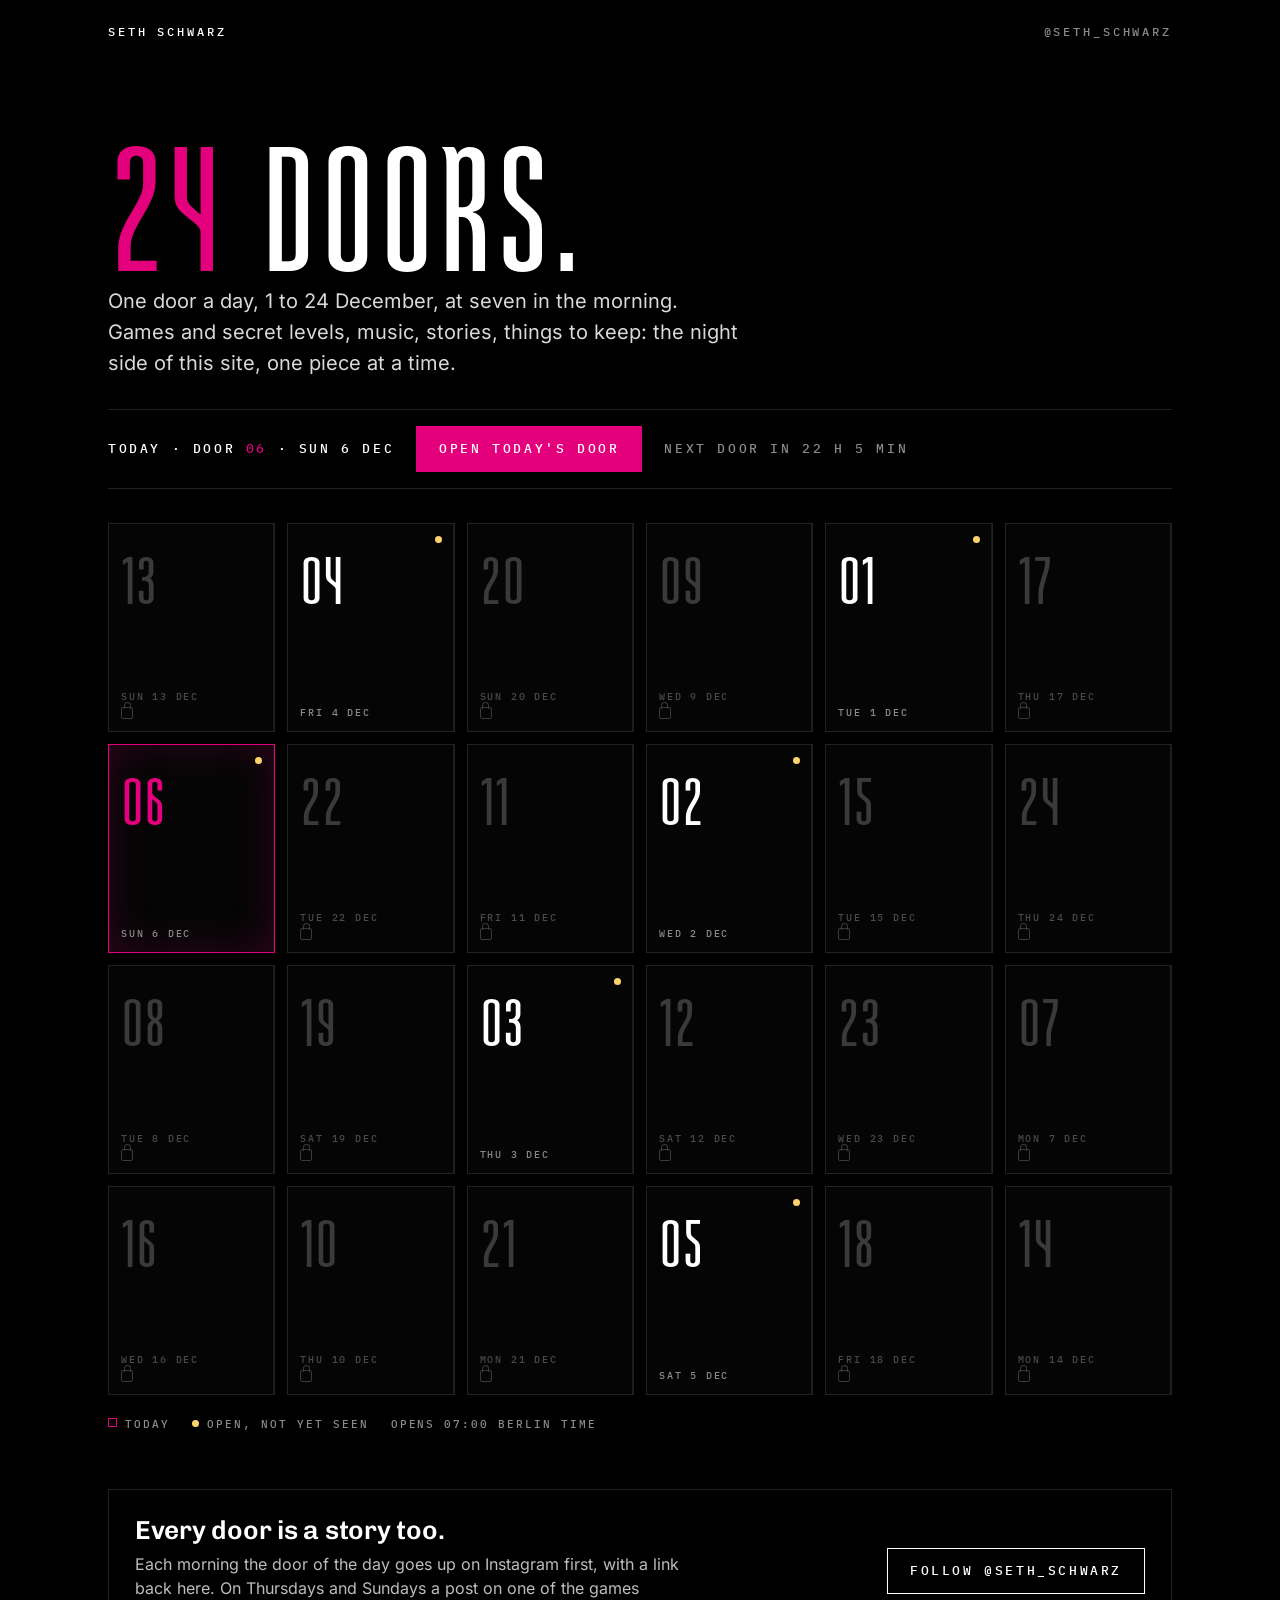
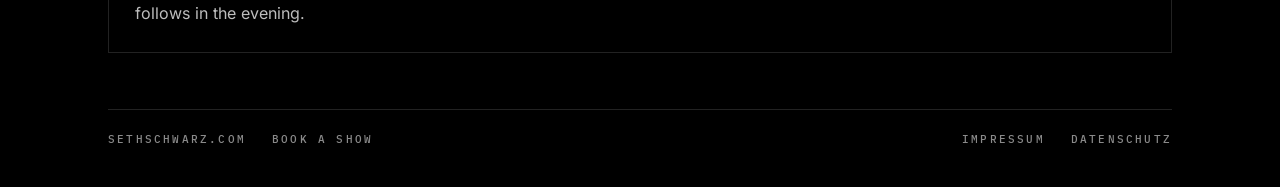
==== advent/index.html @ 7af1f36c "Item 102: the Advent calendar, its own page /advent/ 24 doors, 1 to 24 December, one opens at 07:00 " ====
<!doctype html>
<html lang="en">
<head>
<meta charset="utf-8">
<meta name="viewport" content="width=device-width,initial-scale=1,viewport-fit=cover">
<title>24 doors · Seth Schwarz · Advent 2026</title>
<meta name="description" content="One door a day, 1 to 24 December, at seven in the morning. Games and secret levels, music, stories, things to keep.">
<meta property="og:type" content="website">
<meta property="og:title" content="24 doors · Seth Schwarz">
<meta property="og:description" content="One door a day, 1 to 24 December. Games, music, stories, things to keep.">
<meta property="og:image" content="https://sethschwarz.com/advent/og.jpg">
<meta property="og:url" content="https://sethschwarz.com/advent/">
<meta name="theme-color" content="#000000">
<link rel="icon" href="../favicon.png">
<link rel="apple-touch-icon" href="../apple-touch-icon.png">
<style>
@font-face{font-family:"Ballet Mecanique";src:url(ballet.woff2) format("woff2");font-display:swap}
@font-face{font-family:"Chivo";font-weight:100 900;src:url(../fonts/chivo-latin-wght-normal.woff2) format("woff2");font-display:swap}
@font-face{font-family:"Inter";font-weight:100 900;src:url(../fonts/inter-latin-wght-normal.woff2) format("woff2");font-display:swap}
@font-face{font-family:"IBM Plex Mono";font-weight:400;src:url(../fonts/ibm-plex-mono-latin-400-normal.woff2) format("woff2");font-display:swap}
@font-face{font-family:"IBM Plex Mono";font-weight:500;src:url(../fonts/ibm-plex-mono-latin-500-normal.woff2) format("woff2");font-display:swap}
:root{--ink:#000;--paper:#fff;--pink:#E4007C;--tint:#F7C6DD;--gold:#FFD36B;--line:#222;--soft:#bdbdbd;--mute:#8a8a8a;
--ballet:"Ballet Mecanique",Impact,sans-serif;--chivo:"Chivo",system-ui,sans-serif;--inter:"Inter",system-ui,sans-serif;--mono:"IBM Plex Mono",ui-monospace,monospace}
*{box-sizing:border-box;margin:0;padding:0}
html{background:#000;-webkit-text-size-adjust:100%}
body{background:#000;color:#fff;font:400 16px/1.55 var(--inter);min-height:100vh;
background-image:radial-gradient(1px 1px at 12% 18%,rgba(255,255,255,.35),transparent 60%),radial-gradient(1px 1px at 78% 9%,rgba(255,255,255,.28),transparent 60%),radial-gradient(1px 1px at 41% 31%,rgba(255,211,107,.35),transparent 60%),radial-gradient(1px 1px at 91% 44%,rgba(255,255,255,.22),transparent 60%),radial-gradient(1px 1px at 6% 63%,rgba(255,255,255,.22),transparent 60%),radial-gradient(1px 1px at 58% 72%,rgba(255,255,255,.18),transparent 60%);background-attachment:fixed}
a{color:inherit}
.wrap{max-width:1120px;margin:0 auto;padding:0 28px}
.top{display:flex;justify-content:space-between;align-items:center;padding:26px 0 0;font:500 12px/1 var(--mono);letter-spacing:.24em;text-transform:uppercase}
.top a{text-decoration:none;color:var(--mute)}.top a:hover{color:#fff}
.top .home{color:#fff}
h1{font-family:var(--ballet);font-weight:400;font-size:clamp(84px,15vw,190px);line-height:.84;letter-spacing:.005em;margin:54px 0 0}
h1 .pk{color:var(--pink)}
.lede{max-width:640px;margin:34px 0 0;font-size:clamp(17px,2.1vw,20px);color:#d9d9d9}
.status{margin:30px 0 0;display:flex;flex-wrap:wrap;gap:14px 22px;align-items:center;border-top:1px solid var(--line);border-bottom:1px solid var(--line);padding:16px 0}
.status .s{font:500 13px/1.4 var(--mono);letter-spacing:.2em;text-transform:uppercase}
.status .s b{font-weight:500;color:var(--pink)}
.btn{display:inline-flex;align-items:center;justify-content:center;gap:10px;min-height:46px;padding:0 22px;border:1px solid #fff;background:transparent;color:#fff;font:500 13px/1 var(--mono);letter-spacing:.2em;text-transform:uppercase;text-decoration:none;cursor:pointer;border-radius:0}
.btn:hover{background:#fff;color:#000}
.btn.pk{background:var(--pink);border-color:var(--pink)}.btn.pk:hover{background:#fff;border-color:#fff;color:#000}
.btn:focus-visible,.door:focus-visible,.x:focus-visible{outline:2px solid var(--gold);outline-offset:3px}
.grid{display:grid;grid-template-columns:repeat(6,minmax(0,1fr));gap:12px;margin:34px 0 0}
.door{position:relative;aspect-ratio:4/5;border:1px solid var(--line);background:#070707;color:#fff;cursor:pointer;text-align:left;font:inherit;perspective:900px;overflow:hidden;border-radius:0;padding:0}
.door .in{position:absolute;inset:0;padding:12px;display:flex;flex-direction:column;justify-content:flex-end;background:#0c0c0c}
.door .in .k{font:500 10px/1.2 var(--mono);letter-spacing:.18em;text-transform:uppercase;color:var(--mute)}
.door .in .t{font:600 15px/1.18 var(--chivo);margin-top:6px}
.door .leaf{position:absolute;inset:0;background:#050505;border-right:1px solid #1a1a1a;padding:12px;display:flex;flex-direction:column;justify-content:space-between;transform-origin:left center;transition:transform .75s cubic-bezier(.3,.7,.2,1);backface-visibility:hidden;-webkit-backface-visibility:hidden;z-index:2}
.door .n{font-family:var(--ballet);font-size:clamp(44px,6vw,72px);line-height:.85;color:#fff}
.door .d{font:500 10px/1.2 var(--mono);letter-spacing:.18em;text-transform:uppercase;color:var(--mute)}
.door.locked .n{color:#3a3a3a}.door.locked .d{color:#4a4a4a}
.door.locked{cursor:default}
.door.open .leaf{transform:rotateY(-104deg)}
.door.open{border-color:#333}
.door.today{border-color:var(--pink)}
.door.today .leaf .n{color:var(--pink)}
.door.today:not(.open) .leaf{box-shadow:inset 0 0 40px rgba(228,0,124,.18)}
.door .dot{position:absolute;top:12px;right:12px;width:7px;height:7px;border-radius:50%;background:var(--gold);z-index:3}
.door .lock{width:12px;height:12px;border:1.5px solid #3a3a3a;border-radius:2px;position:relative;margin-top:4px}
.door .lock:before{content:"";position:absolute;left:1.5px;right:1.5px;top:-6px;height:6px;border:1.5px solid #3a3a3a;border-bottom:0;border-radius:5px 5px 0 0}
.door.today:not(.open) .leaf{animation:breathe 4s ease-in-out infinite}
@keyframes breathe{50%{box-shadow:inset 0 0 60px rgba(228,0,124,.32)}}
.legend{display:flex;flex-wrap:wrap;gap:8px 22px;margin:22px 0 0;font:500 11px/1.4 var(--mono);letter-spacing:.18em;text-transform:uppercase;color:var(--mute)}
.legend i{display:inline-block;width:7px;height:7px;border-radius:50%;background:var(--gold);margin-right:8px;vertical-align:1px}
.legend i.p{background:none;border:1px solid var(--pink);border-radius:0;width:9px;height:9px}
.ig{margin:56px 0 0;border:1px solid var(--line);padding:26px;display:grid;grid-template-columns:1fr auto;gap:18px;align-items:center}
.ig h2{font:600 26px/1.15 var(--chivo);letter-spacing:-.01em}
.ig p{color:var(--soft);margin-top:6px;max-width:560px}
.foot{margin:56px 0 0;padding:22px 0 40px;border-top:1px solid var(--line);display:flex;flex-wrap:wrap;gap:12px 26px;font:500 11px/1.4 var(--mono);letter-spacing:.2em;text-transform:uppercase;color:var(--mute)}
.foot a{text-decoration:none}.foot a:hover{color:#fff}
.foot .r{margin-left:auto}
/* panel */
.sheet{position:fixed;inset:0;z-index:20;display:none;align-items:center;justify-content:center;background:rgba(0,0,0,.78);padding:22px}
.sheet.on{display:flex}
.card{position:relative;width:min(560px,100%);max-height:calc(100vh - 44px);overflow:auto;background:#050505;border:1px solid #2a2a2a;padding:34px 32px 30px;animation:rise .5s cubic-bezier(.3,.7,.2,1)}
@keyframes rise{from{opacity:0;transform:translateY(18px)}to{opacity:1;transform:none}}
.card .x{position:absolute;top:10px;right:10px;width:44px;height:44px;border:0;background:none;color:var(--mute);font:400 26px/1 var(--inter);cursor:pointer}
.card .x:hover{color:#fff}
.card .lab{font:500 11px/1.4 var(--mono);letter-spacing:.22em;text-transform:uppercase;color:var(--mute)}
.card .big{font-family:var(--ballet);font-size:150px;line-height:.82;color:var(--pink);margin:18px 0 0}
.card h3{font:600 34px/1.08 var(--chivo);letter-spacing:-.015em;margin:20px 0 0}
.card .line{font-size:18px;color:#ddd;margin:12px 0 0}
.card .how{font-size:15px;color:var(--mute);margin:10px 0 0}
.card .acts{display:flex;flex-wrap:wrap;gap:12px;margin:26px 0 0}
.card .st{margin:24px 0 0;padding-top:16px;border-top:1px solid var(--line);font:500 11px/1.6 var(--mono);letter-spacing:.18em;text-transform:uppercase;color:var(--mute)}
.card .st a{color:var(--tint);text-decoration:none}
.test{position:fixed;left:0;right:0;bottom:0;z-index:30;background:#111;border-top:1px solid #333;padding:10px 16px;display:flex;gap:14px;align-items:center;font:500 11px/1.3 var(--mono);letter-spacing:.14em;text-transform:uppercase;color:#bbb}
.test input{flex:1;max-width:420px;accent-color:#E4007C}
.sr{position:absolute;width:1px;height:1px;overflow:hidden;clip:rect(0 0 0 0)}
@media (max-width:860px){.grid{grid-template-columns:repeat(4,minmax(0,1fr));gap:10px}.ig{grid-template-columns:1fr}}
@media (max-width:520px){.wrap{padding:0 16px}.grid{gap:8px}.door .leaf,.door .in{padding:9px}.door .in .t{font-size:13px}.door .d,.door .in .k{font-size:9px;letter-spacing:.12em}
.top{font-size:10.5px;letter-spacing:.18em}.door .wd{display:none}.card{padding:30px 22px 24px}.card .big{font-size:120px}.card h3{font-size:28px}.foot .r{margin-left:0}}
@media (prefers-reduced-motion:reduce){.door .leaf{transition:none}.door.today:not(.open) .leaf{animation:none}.card{animation:none}}
body.preview{padding-bottom:56px}
</style>
</head>
<body>
<div class="wrap">
  <div class="top"><a class="home" href="../#night">Seth Schwarz</a><a href="https://www.instagram.com/seth_schwarz/" rel="noopener">@seth_schwarz</a></div>
  <h1><span class="pk">24</span> doors.</h1>
  <p class="lede">One door a day, 1 to 24 December, at seven in the morning. Games and secret levels, music, stories, things to keep: the night side of this site, one piece at a time.</p>
  <div class="status" id="status" aria-live="polite"></div>
  <div class="grid" id="grid" role="list"></div>
  <div class="legend"><span><i class="p"></i>Today</span><span><i></i>Open, not yet seen</span><span>Opens 07:00 Berlin time</span></div>
  <div class="ig">
    <div><h2>Every door is a story too.</h2><p>Each morning the door of the day goes up on Instagram first, with a link back here. On Thursdays and Sundays a post on one of the games follows in the evening.</p></div>
    <a class="btn" href="https://www.instagram.com/seth_schwarz/" rel="noopener">Follow @seth_schwarz</a>
  </div>
  <div class="foot"><a href="../#night">sethschwarz.com</a><a href="../#book">Book a show</a><a class="r" href="../impressum/">Impressum</a><a href="../datenschutz/">Datenschutz</a></div>
</div>
<div class="sheet" id="sheet" role="dialog" aria-modal="true" aria-labelledby="ct"><div class="card" id="card"></div></div>
<script type="application/json" id="doors">[{"n":1,"date":"2026-12-01","dlabel":"Tue 1 Dec","kind":"S","kname":"Story","title":"189 cities","line":"Every city I have played, one dot each, on a globe you can turn.","href":"../#nWorld","act":"Spin the globe","how":"","dl":false},{"n":2,"date":"2026-12-02","dlabel":"Wed 2 Dec","kind":"F","kname":"To keep","title":"For your phone","line":"A lock screen for the night side. Free to keep.","href":"wallpaper-night.jpg","act":"Download the wallpaper","how":"1179 × 2556 pixels, made for the phone.","dl":true},{"n":3,"date":"2026-12-03","dlabel":"Thu 3 Dec","kind":"G","kname":"Game","title":"Insert coin","line":"Three games, one cabinet. Every level plays one of my tracks.","href":"../#nArcade","act":"Insert coin","how":"Choose a game on the start screen.","dl":false},{"n":4,"date":"2026-12-04","dlabel":"Fri 4 Dec","kind":"M","kname":"Music","title":"One minute of a set","line":"Sixty seconds, uncut, from a night of your choosing.","href":"../#nListen","act":"Press play","how":"","dl":false},{"n":5,"date":"2026-12-05","dlabel":"Sat 5 Dec","kind":"S","kname":"Story","title":"Ten records on wax","line":"The releases that came out on vinyl, on one shelf.","href":"../#nMusic","act":"See the releases","how":"","dl":false},{"n":6,"date":"2026-12-06","dlabel":"Sun 6 Dec","kind":"G","kname":"Game","title":"Sakhalin mode","line":"Run a zone without a single hit. Wax wings.","href":"../#nArcade","act":"Play The Playa Runner","how":"Game 02, The Playa Runner.","dl":false},{"n":7,"date":"2026-12-07","dlabel":"Mon 7 Dec","kind":"G","kname":"Game","title":"WAXWING","line":"The one art car that flies. Ride it for a row of golden vinyl.","href":"../#nArcade","act":"Find WAXWING","how":"Game 02, The Playa Runner.","dl":false},{"n":8,"date":"2026-12-08","dlabel":"Tue 8 Dec","kind":"S","kname":"Story","title":"Twenty burns","line":"Nine Burning Man, ten AfrikaBurn, one Midburn.","href":"../#nPlaya","act":"Walk the playa","how":"","dl":false},{"n":9,"date":"2026-12-09","dlabel":"Wed 9 Dec","kind":"G","kname":"Game","title":"The golden record","line":"Every few minutes a golden record leaves the Earth. Tap it.","href":"../#nWorld","act":"Watch the globe","how":"It swings once round the moon. Tap it, and it takes you to Game 03.","dl":false},{"n":10,"date":"2026-12-10","dlabel":"Thu 10 Dec","kind":"G","kname":"Game","title":"Singularity","line":"Game 03 ends in a black hole. Set its mass.","href":"../#nArcade","act":"Fly into the hole","how":"Game 03. Catch the golden violin, then set the mass of the hole on the start screen.","dl":false},{"n":11,"date":"2026-12-11","dlabel":"Fri 11 Dec","kind":"M","kname":"Music","title":"Burning Man, uncut","line":"A few minutes from the playa.","href":"../#nListen","act":"Press play","how":"","dl":false},{"n":12,"date":"2026-12-12","dlabel":"Sat 12 Dec","kind":"M","kname":"Music","title":"Elves of Karoo","line":"The track today. The game tomorrow.","href":"../#nMusic","act":"Listen","how":"","dl":false},{"n":13,"date":"2026-12-13","dlabel":"Sun 13 Dec","kind":"G","kname":"Game","title":"All aboard","line":"Ten animals, one boat, the music video as the scene.","href":"../#nElves","act":"All aboard","how":"","dl":false},{"n":14,"date":"2026-12-14","dlabel":"Mon 14 Dec","kind":"F","kname":"To keep","title":"The press kit","line":"Pictures, bio, rider. For promoters and press.","href":"../kits/Seth_Schwarz_Press_Kit_2026.pdf","act":"Download the press kit","how":"Pictures, bio, rider. PDF, about 10 MB.","dl":true},{"n":15,"date":"2026-12-15","dlabel":"Tue 15 Dec","kind":"S","kname":"Story","title":"Stayed","line":"People who planned to walk past.","href":"../#nWatch","act":"Watch","how":"","dl":false},{"n":16,"date":"2026-12-16","dlabel":"Wed 16 Dec","kind":"M","kname":"Music","title":"Create The Universe","line":"The track the arcade keeps time with. With Solidmind, Lydgen and ARTEMIDES.","href":"../#nMusic","act":"Listen","how":"","dl":false},{"n":17,"date":"2026-12-17","dlabel":"Thu 17 Dec","kind":"G","kname":"Game","title":"Canon in Gold","line":"Pachelbel, your own canon, then mine.","href":"../#nArcade","act":"Play the canon","how":"Game 06, right under the arcade.","dl":false},{"n":18,"date":"2026-12-18","dlabel":"Fri 18 Dec","kind":"M","kname":"Music","title":"Sunrise","line":"A violin at first light.","href":"../#nListen","act":"Press play","how":"","dl":false},{"n":19,"date":"2026-12-19","dlabel":"Sat 19 Dec","kind":"G","kname":"Game","title":"One light-day","line":"The far side of the black hole. Your violin is the needle.","href":"../#nArcade","act":"Find the far side","how":"Game 03. Go through the horizon three times.","dl":false},{"n":20,"date":"2026-12-20","dlabel":"Sun 20 Dec","kind":"G","kname":"Game","title":"Sweat Heartz","line":"The hidden game. Its Christmas levels open today.","href":"../#sweatheart","act":"Find the asterisk","how":"On the night side, look for the small pink asterisk behind the wordmark.","dl":false},{"n":21,"date":"2026-12-21","dlabel":"Mon 21 Dec","kind":"S","kname":"Story","title":"Coming home","line":"Hoyerswerda, two years ago tonight.","href":"../#nStory","act":"Read the story","how":"","dl":false},{"n":22,"date":"2026-12-22","dlabel":"Tue 22 Dec","kind":"F","kname":"To keep","title":"Stems","line":"Parts of a track, to play with.","href":"../#nStems","act":"Open the stems","how":"","dl":false},{"n":23,"date":"2026-12-23","dlabel":"Wed 23 Dec","kind":"M","kname":"Music","title":"Constant Unfolding","line":"The first listen. February 2027, on Darkest Hour.","href":"../#nMusic","act":"Listen first","how":"","dl":false},{"n":24,"date":"2026-12-24","dlabel":"Thu 24 Dec","kind":"G","kname":"Game","title":"Christmas level 3","line":"The crowd sings along. Merry Christmas from the night side.","href":"../#sweatheart","act":"Play the Christmas level","how":"Sweat Heartz, the third Christmas level. Play it with whoever is in the room.","dl":false}]</script>
<script>
(function(){
  "use strict";
  var D = JSON.parse(document.getElementById("doors").textContent);
  var SITE = "../", PREVIEW = false;
  /* Doors open at 07:00 in Berlin. In December Berlin is UTC+1 all month, so 07:00 there is 06:00 UTC. */
  var YEAR = 2026;
  function opensAt(n){ return Date.UTC(YEAR, 11, n, 6, 0, 0); }
  var ORDER = [13,4,20,9,1,17,6,22,11,2,15,24,8,19,3,12,23,7,16,10,21,5,18,14];
  var KIND = {G:"Game", M:"Music", S:"Story", F:"To keep"};
  var fake = null;
  (function(){
    var m = /[?&]day=(\d+)/.exec(location.search);
    if (m) fake = parseInt(m[1], 10);
  })();
  function now(){
    if (fake !== null) return fake <= 0 ? Date.UTC(YEAR,10,30,12) : (fake > 24 ? Date.UTC(YEAR,11,26,12) : Date.UTC(YEAR,11,fake,12));
    return Date.now();
  }
  function isOpen(n){ return now() >= opensAt(n); }
  function todayN(){ var t = now(), n = 0; for (var i = 1; i <= 24; i++) if (t >= opensAt(i)) n = i; return n; }
  var seen = {};
  try { var s = JSON.parse(localStorage.getItem("ss-advent-seen") || "[]"); for (var i = 0; i < s.length; i++) seen[s[i]] = 1; } catch(e) {}
  function markSeen(n){ seen[n] = 1; try { var a = []; for (var k in seen) if (seen.hasOwnProperty(k)) a.push(+k); localStorage.setItem("ss-advent-seen", JSON.stringify(a)); } catch(e) {} }
  function pad(n){ return (n < 10 ? "0" : "") + n; }
  function el(t, c, x){ var e = document.createElement(t); if (c) e.className = c; if (x != null) e.textContent = x; return e; }
  function byN(n){ for (var i = 0; i < D.length; i++) if (D[i].n === n) return D[i]; return null; }
  var reduce = window.matchMedia && window.matchMedia("(prefers-reduced-motion: reduce)").matches;

  var grid = document.getElementById("grid"), status = document.getElementById("status"), cards = {};
  function build(){
    grid.innerHTML = "";
    var tn = todayN();
    for (var i = 0; i < ORDER.length; i++){
      var d = byN(ORDER[i]), open = isOpen(d.n);
      var b = el("button", "door" + (open ? "" : " locked") + (d.n === tn ? " today" : "") + (open && seen[d.n] ? " open" : ""));
      b.type = "button"; b.setAttribute("role","listitem"); b.setAttribute("data-n", d.n);
      b.setAttribute("aria-label", "Door " + d.n + ", " + d.dlabel + (open ? ": " + d.title : ", opens at 07:00"));
      var inn = el("div","in"); inn.appendChild(el("div","k", pad(d.n) + " · " + KIND[d.kind])); inn.appendChild(el("div","t", d.title));
      var leaf = el("div","leaf"); leaf.appendChild(el("div","n", pad(d.n)));
      var foot = el("div"); var dd = el("div","d"); var wd = el("span","wd", d.dlabel.slice(0,4)); dd.appendChild(wd); dd.appendChild(document.createTextNode(d.dlabel.slice(4))); foot.appendChild(dd); if (!open) foot.appendChild(el("div","lock")); leaf.appendChild(foot);
      b.appendChild(inn); b.appendChild(leaf);
      if (open && !seen[d.n]) b.appendChild(el("span","dot"));
      b.addEventListener("click", onDoor);
      grid.appendChild(b); cards[d.n] = b;
    }
    drawStatus();
  }
  function left(ms){
    var m = Math.max(0, Math.floor(ms / 60000)), d = Math.floor(m / 1440), h = Math.floor(m % 1440 / 60), mi = m % 60;
    return (d ? d + " d " : "") + (d || h ? h + " h " : "") + mi + " min";
  }
  function drawStatus(){
    status.innerHTML = "";
    var tn = todayN(), s = el("div","s");
    if (tn === 0){
      s.innerHTML = "Door <b>01</b> opens Tue 1 Dec, 07:00 · in " + left(opensAt(1) - now());
      status.appendChild(s);
    } else if (tn < 24 || now() < Date.UTC(YEAR,11,25,0)){
      s.innerHTML = "Today · door <b>" + pad(tn) + "</b> · " + byN(tn).dlabel;
      status.appendChild(s);
      var b = el("button", "btn pk", "Open today's door"); b.type = "button";
      b.addEventListener("click", function(){ openDoor(tn, true); });
      status.appendChild(b);
      if (tn < 24){ var n2 = el("div","s"); n2.style.color = "#8a8a8a"; n2.textContent = "Next door in " + left(opensAt(tn + 1) - now()); status.appendChild(n2); }
    } else {
      s.innerHTML = "All <b>24</b> doors are open. Merry Christmas from the night side.";
      status.appendChild(s);
    }
  }
  function onDoor(e){ var n = +this.getAttribute("data-n"); if (!isOpen(n)) { showLocked(n); return; } openDoor(n, true); }
  var sheet = document.getElementById("sheet"), card = document.getElementById("card"), lastFocus = null;
  function show(){ lastFocus = document.activeElement; sheet.className = "sheet on"; var x = card.querySelector(".x"); if (x) x.focus(); }
  function hide(){ sheet.className = "sheet"; if (location.hash.indexOf("#d") === 0) { try { history.replaceState(null, "", location.pathname + location.search); } catch(e) {} } if (lastFocus && lastFocus.focus) lastFocus.focus(); }
  function closeBtn(){ var x = el("button","x","×"); x.type = "button"; x.setAttribute("aria-label","Close"); x.addEventListener("click", hide); return x; }
  function showLocked(n){
    var d = byN(n); card.innerHTML = "";
    card.appendChild(closeBtn());
    card.appendChild(el("div","lab","Door " + pad(n) + " · " + d.dlabel));
    var big = el("div","big", pad(n)); big.style.color = "#3a3a3a"; card.appendChild(big);
    var h = el("h3", null, "Not yet."); h.id = "ct"; card.appendChild(h);
    card.appendChild(el("p","line","This door opens on " + d.dlabel + " at 07:00, Berlin time. In " + left(opensAt(n) - now()) + "."));
    var st = el("div","st"); st.innerHTML = 'See it first in the stories: <a href="https://www.instagram.com/seth_schwarz/" rel="noopener">@seth_schwarz</a>'; card.appendChild(st);
    show();
  }
  function openDoor(n, animate){
    var d = byN(n), c = cards[n];
    var first = !seen[n];
    markSeen(n);
    if (c){ c.className = c.className.replace(/\s*open\b/,"") + " open"; var dot = c.querySelector(".dot"); if (dot) dot.parentNode.removeChild(dot); }
    var delay = (animate && first && !reduce && c) ? 620 : 0;
    setTimeout(function(){ fill(d); show(); }, delay);
  }
  function fill(d){
    card.innerHTML = "";
    card.appendChild(closeBtn());
    card.appendChild(el("div","lab","Door " + pad(d.n) + " · " + d.dlabel + " · " + KIND[d.kind]));
    card.appendChild(el("div","big", pad(d.n)));
    var h = el("h3", null, d.title); h.id = "ct"; card.appendChild(h);
    card.appendChild(el("p","line", d.line));
    if (d.how) card.appendChild(el("p","how", d.how));
    var acts = el("div","acts"), a = el("a","btn pk", d.act);
    a.href = d.href; if (d.dl) a.setAttribute("download", "");
    acts.appendChild(a); card.appendChild(acts);
    var st = el("div","st"); st.innerHTML = 'Today’s door is in the stories too: <a href="https://www.instagram.com/seth_schwarz/" rel="noopener">@seth_schwarz</a>'; card.appendChild(st);
  }
  sheet.addEventListener("click", function(e){ if (e.target === sheet) hide(); });
  document.addEventListener("keydown", function(e){ if (e.key === "Escape" && sheet.className.indexOf("on") > -1) hide(); });
  function fromHash(){
    var m = /^#d(\d{1,2})$/.exec(location.hash); if (!m) return;
    var n = parseInt(m[1], 10); if (n < 1 || n > 24) return;
    if (isOpen(n)) openDoor(n, false); else showLocked(n);
  }
  window.addEventListener("hashchange", fromHash);
  build(); fromHash();
  var lastT = todayN();
  setInterval(function(){ if (todayN() !== lastT) { lastT = todayN(); build(); } else drawStatus(); }, 30000);
  if (PREVIEW){
    document.body.className += " preview";
    var bar = el("div","test"), lab = el("span"), r = el("input");
    r.type = "range"; r.min = 0; r.max = 25; r.value = fake === null ? todayN() : fake;
    function setLab(){ var v = +r.value; lab.textContent = "Preview · " + (v === 0 ? "30 Nov" : v > 24 ? "after Christmas" : v + " Dec, noon"); }
    r.addEventListener("input", function(){ fake = +r.value; setLab(); lastT = todayN(); build(); });
    setLab(); bar.appendChild(lab); bar.appendChild(r); document.body.appendChild(bar);
  }
  window.__ssAdvent = { D: D, todayN: todayN, isOpen: isOpen, open: openDoor, day: function(v){ fake = v; lastT = todayN(); build(); } };
})();
</script>
</body>
</html>
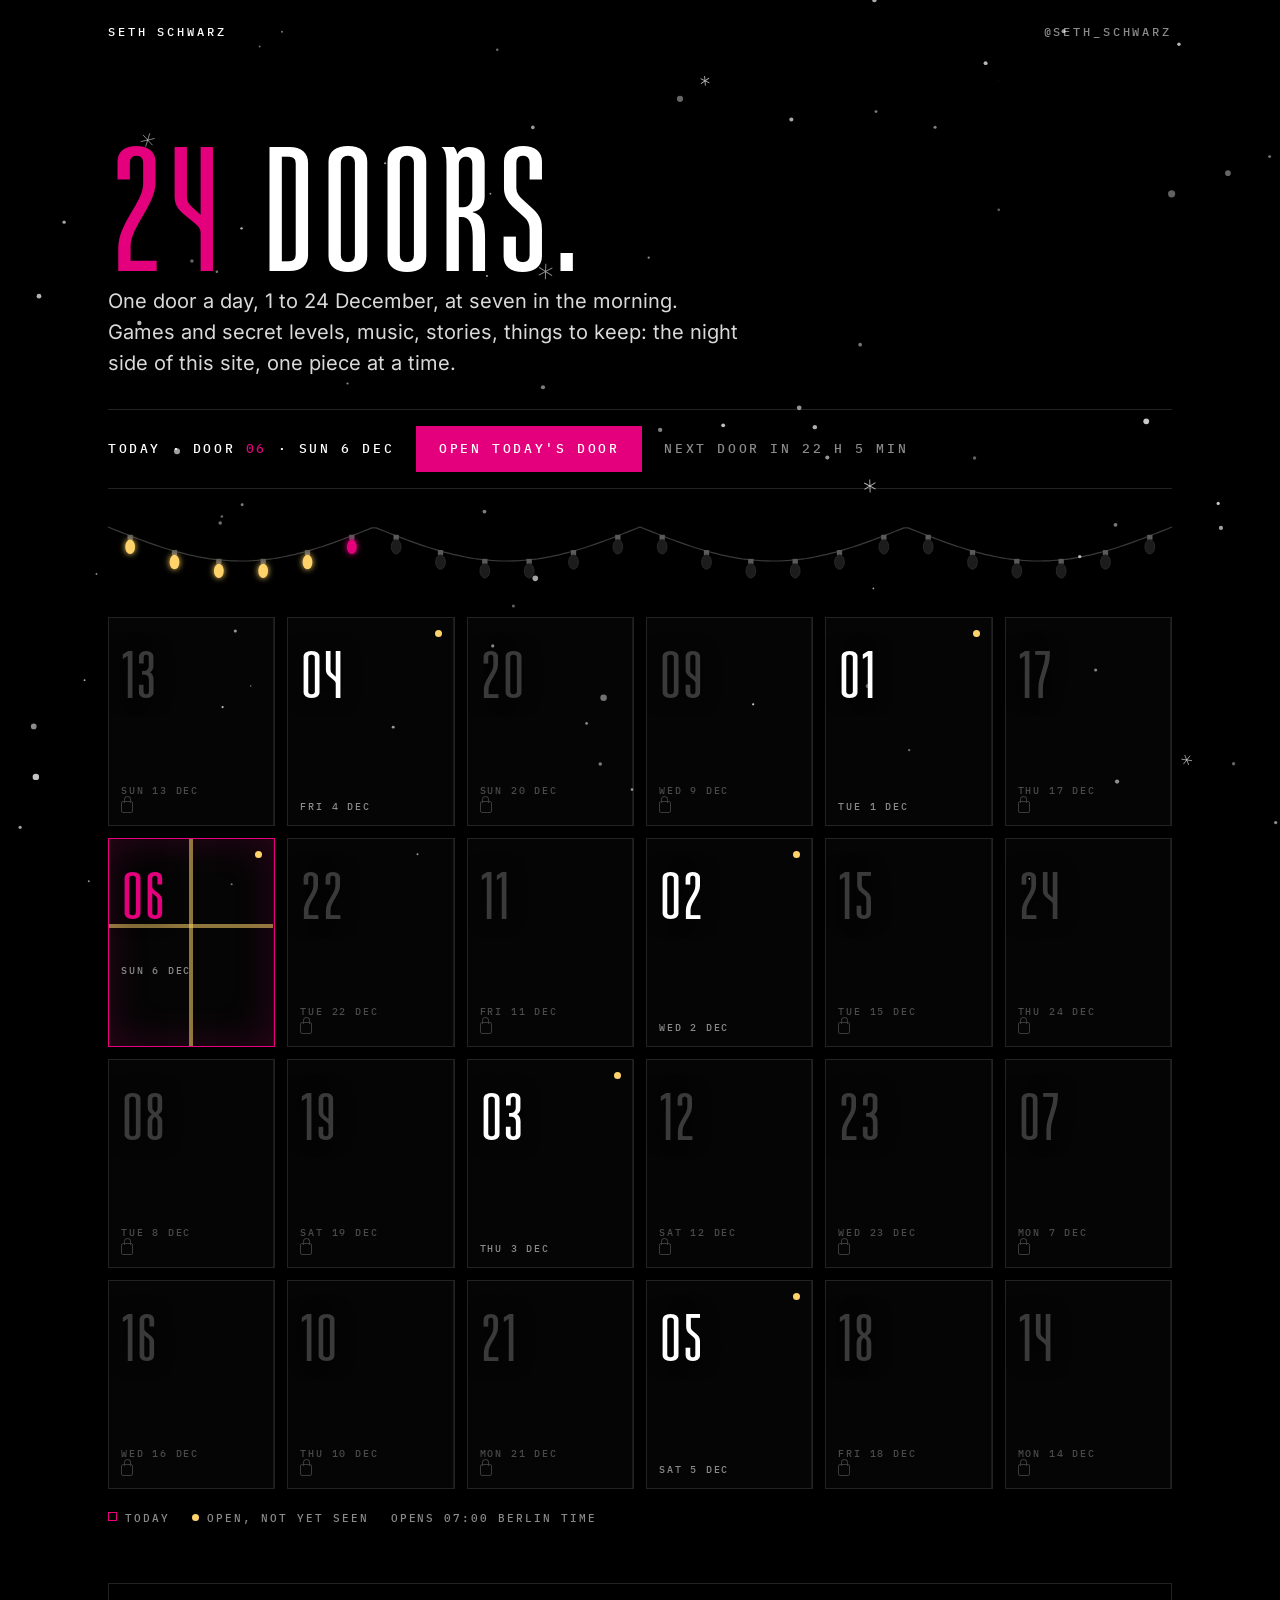
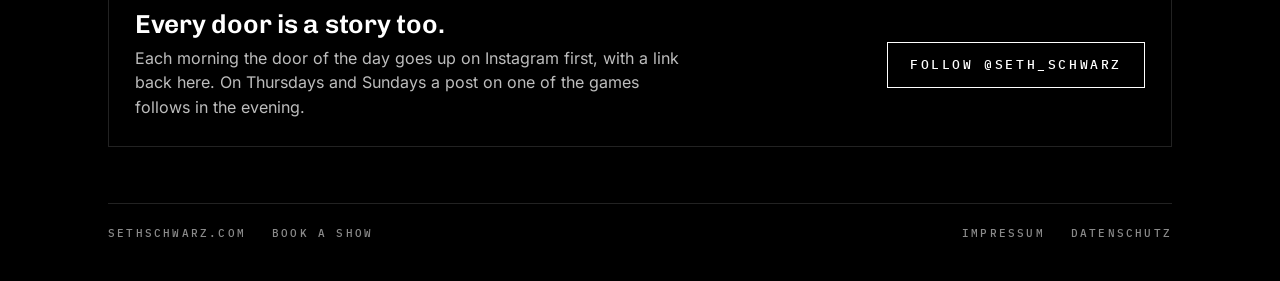
==== commit 200eaf40: "Item 104: Christmas for the Advent page Snow, a string of 24 lights (one per door), today's door wra" ====
--- a/advent/index.html
+++ b/advent/index.html
@@ -92,6 +92,32 @@
 .top{font-size:10.5px;letter-spacing:.18em}.door .wd{display:none}.card{padding:30px 22px 24px}.card .big{font-size:120px}.card h3{font-size:28px}.foot .r{margin-left:0}}
 @media (prefers-reduced-motion:reduce){.door .leaf{transition:none}.door.today:not(.open) .leaf{animation:none}.card{animation:none}}
 body.preview{padding-bottom:56px}
+/* ---- Christmas (item 104): snow, the 24 lights, today's gift ribbon, the LED bow ---- */
+.wrap{position:relative;z-index:1}
+#snow{position:fixed;inset:0;width:100%;height:100%;pointer-events:none;z-index:5}
+.lights{position:relative;margin:30px 0 0;height:64px}
+.lights svg{display:block;width:100%;height:64px;overflow:visible}
+.lights .wire{fill:none;stroke:#3a3a3a;stroke-width:1.2}
+.lights .cap{fill:#5a5a5a}
+.lights .b{fill:#1c1c1c;stroke:#2c2c2c;stroke-width:.8;cursor:pointer;transition:fill .6s}
+.lights .b.lit{fill:#FFD36B;stroke:none;filter:url(#bulbGlow);animation:twinkle 3.2s ease-in-out infinite}
+.lights .b.today{fill:#E4007C;stroke:none;filter:url(#bulbGlow);animation:twinkle 1.9s ease-in-out infinite}
+@keyframes twinkle{50%{opacity:.55}}
+.door .ribbon{position:absolute;inset:0;pointer-events:none;z-index:1}
+.door .ribbon:before,.door .ribbon:after{content:"";position:absolute;background:rgba(255,211,107,.55)}
+.door .ribbon:before{left:calc(50% - 2px);top:0;bottom:0;width:4px}
+.door .ribbon:after{top:calc(42% - 2px);left:0;right:0;height:4px}
+.door .knot{position:absolute;left:50%;top:42%;width:30px;height:16px;margin:-12px 0 0 -15px;z-index:1;pointer-events:none}
+.door .knot:before,.door .knot:after{content:"";position:absolute;top:0;width:13px;height:11px;border:2px solid rgba(255,211,107,.8);border-radius:60% 40% 60% 40%}
+.door .knot:before{left:0;transform:rotate(-18deg)}.door .knot:after{right:0;transform:rotate(18deg)}
+.door .leaf .n,.door .leaf>div:last-child{position:relative;z-index:2}
+.door .leaf .n{text-shadow:0 0 18px #000}
+#bowfx{position:fixed;left:0;top:0;width:32px;height:32px;pointer-events:none;z-index:2147483647;opacity:0;transform-origin:27px 3px;will-change:transform,opacity;transition:opacity .25s}
+#bowfx svg{display:block;overflow:visible}
+#bowfx .led{fill:#fff;opacity:.15}
+html.bowon,html.bowon *{cursor:none !important}
+@media (prefers-reduced-motion:reduce){.lights .b.lit,.lights .b.today{animation:none}html{cursor:url("data:image/svg+xml;charset=utf-8,%3Csvg xmlns='http://www.w3.org/2000/svg' width='32' height='32' viewBox='0 0 32 32' fill='none'%3E%3Cg transform='translate%2816 16%29 rotate%28-45%29'%3E%3Cg stroke='%23E4007C' stroke-opacity='.5' stroke-linecap='round' stroke-linejoin='round' fill='none'%3E%3Cpath d='M-15.2 -1.9Q0 -0.5 15.6 -2.1' stroke-width='2.5'/%3E%3Cpath d='M-9.4 1.05L15.7 0.35' stroke-width='1.7'/%3E%3Cpath d='M15.2 -2.65L17.3 -2.55L17.5 -1.85L16.3 0.75L15.3 0.75Z' stroke-width='1.1'/%3E%3Cpath d='M-13.6 -1.45L-9.1 -1.45L-9.5 1.75L-12.9 1.75Z' stroke-width='1.1'/%3E%3Crect x='-17.1' y='-2.35' width='2.4' height='1.6' rx='.5' stroke-width='1.4'/%3E%3C/g%3E%3Cpath d='M-9.4 1.05L15.7 0.35' stroke='%23EFE7D4' stroke-width='.75' stroke-linecap='round'/%3E%3Cpath d='M-15.2 -1.9Q0 -0.5 15.6 -2.1' stroke='%235E2410' stroke-width='1.35' fill='none' stroke-linecap='round'/%3E%3Cpath d='M-14 -2.25Q0 -1.0 14.8 -2.45' stroke='%23B0623A' stroke-width='.35' fill='none' stroke-linecap='round'/%3E%3Cpath d='M-8.8 -1.55L-4.6 -1.25' stroke='%23C9CDD2' stroke-width='1.6'/%3E%3Cpath d='M-9.6 -1.6L-8.8 -1.55' stroke='%232A1A14' stroke-width='1.7'/%3E%3Cpath d='M15.2 -2.65L17.3 -2.55L17.5 -1.85L16.3 0.75L15.3 0.75Z' fill='%235E2410'/%3E%3Cpath d='M17.35 -2.5L17.5 -1.85L16.35 0.7' stroke='%23F5F0E6' stroke-width='.45' fill='none'/%3E%3Cpath d='M-13.6 -1.45L-9.1 -1.45L-9.5 1.75L-12.9 1.75Z' fill='%23141110'/%3E%3Cpath d='M-9.35 -1.2L-9.75 1.75' stroke='%23D8DCE0' stroke-width='.55'/%3E%3Ccircle cx='-11.3' cy='0' r='.55' fill='%23F3F1EC'/%3E%3Crect x='-17' y='-2.25' width='2.2' height='1.4' rx='.4' fill='%23D0D4D8'/%3E%3Crect x='-16.2' y='-2.25' width='.6' height='1.4' fill='%23141110'/%3E%3C/g%3E%3C/svg%3E") 27 3,auto}}
+
 </style>
 </head>
 <body>
@@ -100,6 +126,7 @@
   <h1><span class="pk">24</span> doors.</h1>
   <p class="lede">One door a day, 1 to 24 December, at seven in the morning. Games and secret levels, music, stories, things to keep: the night side of this site, one piece at a time.</p>
   <div class="status" id="status" aria-live="polite"></div>
+  <div class="lights" id="lights" aria-hidden="true"></div>
   <div class="grid" id="grid" role="list"></div>
   <div class="legend"><span><i class="p"></i>Today</span><span><i></i>Open, not yet seen</span><span>Opens 07:00 Berlin time</span></div>
   <div class="ig">
@@ -108,6 +135,8 @@
   </div>
   <div class="foot"><a href="../#night">sethschwarz.com</a><a href="../#book">Book a show</a><a class="r" href="../impressum/">Impressum</a><a href="../datenschutz/">Datenschutz</a></div>
 </div>
+<canvas id="snow" aria-hidden="true"></canvas>
+<div id="bowfx" aria-hidden="true"><svg xmlns="http://www.w3.org/2000/svg" width="32" height="32" viewBox="0 0 32 32" overflow="visible"><defs><filter id="ledGlow" x="-50%" y="-50%" width="200%" height="200%"><feGaussianBlur stdDeviation="0.8" result="b"/><feMerge><feMergeNode in="b"/><feMergeNode in="b"/><feMergeNode in="SourceGraphic"/></feMerge></filter></defs><g transform='translate(16 16) rotate(-45)'><g class='body'><g stroke='#E4007C' stroke-opacity='.5' stroke-linecap='round' stroke-linejoin='round' fill='none'><path d='M-15.2 -1.9Q0 -0.5 15.6 -2.1' stroke-width='2.5'/><path d='M-9.4 1.05L15.7 0.35' stroke-width='1.7'/><path d='M15.2 -2.65L17.3 -2.55L17.5 -1.85L16.3 0.75L15.3 0.75Z' stroke-width='1.1'/><path d='M-13.6 -1.45L-9.1 -1.45L-9.5 1.75L-12.9 1.75Z' stroke-width='1.1'/><rect x='-17.1' y='-2.35' width='2.4' height='1.6' rx='.5' stroke-width='1.4'/></g><path d='M-9.4 1.05L15.7 0.35' stroke='#EFE7D4' stroke-width='.75' stroke-linecap='round'/><path d='M-15.2 -1.9Q0 -0.5 15.6 -2.1' stroke='#5E2410' stroke-width='1.35' fill='none' stroke-linecap='round'/><path d='M-14 -2.25Q0 -1.0 14.8 -2.45' stroke='#B0623A' stroke-width='.35' fill='none' stroke-linecap='round'/><path d='M-8.8 -1.55L-4.6 -1.25' stroke='#C9CDD2' stroke-width='1.6'/><path d='M-9.6 -1.6L-8.8 -1.55' stroke='#2A1A14' stroke-width='1.7'/><path d='M15.2 -2.65L17.3 -2.55L17.5 -1.85L16.3 0.75L15.3 0.75Z' fill='#5E2410'/><path d='M17.35 -2.5L17.5 -1.85L16.35 0.7' stroke='#F5F0E6' stroke-width='.45' fill='none'/><path d='M-13.6 -1.45L-9.1 -1.45L-9.5 1.75L-12.9 1.75Z' fill='#141110'/><path d='M-9.35 -1.2L-9.75 1.75' stroke='#D8DCE0' stroke-width='.55'/><circle cx='-11.3' cy='0' r='.55' fill='#F3F1EC'/><rect x='-17' y='-2.25' width='2.2' height='1.4' rx='.4' fill='#D0D4D8'/><rect x='-16.2' y='-2.25' width='.6' height='1.4' fill='#141110'/></g><g class='leds' filter='url(#ledGlow)'><circle class="led" cx="-6.04" cy="-1.33" r="0.62"/><circle class="led" cx="-4.58" cy="-1.29" r="0.62"/><circle class="led" cx="-3.11" cy="-1.26" r="0.62"/><circle class="led" cx="-1.64" cy="-1.25" r="0.62"/><circle class="led" cx="-0.16" cy="-1.25" r="0.62"/><circle class="led" cx="1.31" cy="-1.26" r="0.62"/><circle class="led" cx="2.79" cy="-1.29" r="0.62"/><circle class="led" cx="4.27" cy="-1.33" r="0.62"/><circle class="led" cx="5.75" cy="-1.39" r="0.62"/><circle class="led" cx="7.23" cy="-1.46" r="0.62"/><circle class="led" cx="8.71" cy="-1.54" r="0.62"/><circle class="led" cx="10.20" cy="-1.63" r="0.62"/><circle class="led" cx="11.68" cy="-1.75" r="0.62"/><circle class="led" cx="13.17" cy="-1.87" r="0.62"/><circle class="led" cx="14.66" cy="-2.01" r="0.62"/></g></g></svg></div>
 <div class="sheet" id="sheet" role="dialog" aria-modal="true" aria-labelledby="ct"><div class="card" id="card"></div></div>
 <script type="application/json" id="doors">[{"n":1,"date":"2026-12-01","dlabel":"Tue 1 Dec","kind":"S","kname":"Story","title":"189 cities","line":"Every city I have played, one dot each, on a globe you can turn.","href":"../#nWorld","act":"Spin the globe","how":"","dl":false},{"n":2,"date":"2026-12-02","dlabel":"Wed 2 Dec","kind":"F","kname":"To keep","title":"For your phone","line":"A lock screen for the night side. Free to keep.","href":"wallpaper-night.jpg","act":"Download the wallpaper","how":"1179 × 2556 pixels, made for the phone.","dl":true},{"n":3,"date":"2026-12-03","dlabel":"Thu 3 Dec","kind":"G","kname":"Game","title":"Insert coin","line":"Three games, one cabinet. Every level plays one of my tracks.","href":"../#nArcade","act":"Insert coin","how":"Choose a game on the start screen.","dl":false},{"n":4,"date":"2026-12-04","dlabel":"Fri 4 Dec","kind":"M","kname":"Music","title":"One minute of a set","line":"Sixty seconds, uncut, from a night of your choosing.","href":"../#nListen","act":"Press play","how":"","dl":false},{"n":5,"date":"2026-12-05","dlabel":"Sat 5 Dec","kind":"S","kname":"Story","title":"Ten records on wax","line":"The releases that came out on vinyl, on one shelf.","href":"../#nMusic","act":"See the releases","how":"","dl":false},{"n":6,"date":"2026-12-06","dlabel":"Sun 6 Dec","kind":"G","kname":"Game","title":"Sakhalin mode","line":"Run a zone without a single hit. Wax wings.","href":"../#nArcade","act":"Play The Playa Runner","how":"Game 02, The Playa Runner.","dl":false},{"n":7,"date":"2026-12-07","dlabel":"Mon 7 Dec","kind":"G","kname":"Game","title":"WAXWING","line":"The one art car that flies. Ride it for a row of golden vinyl.","href":"../#nArcade","act":"Find WAXWING","how":"Game 02, The Playa Runner.","dl":false},{"n":8,"date":"2026-12-08","dlabel":"Tue 8 Dec","kind":"S","kname":"Story","title":"Twenty burns","line":"Nine Burning Man, ten AfrikaBurn, one Midburn.","href":"../#nPlaya","act":"Walk the playa","how":"","dl":false},{"n":9,"date":"2026-12-09","dlabel":"Wed 9 Dec","kind":"G","kname":"Game","title":"The golden record","line":"Every few minutes a golden record leaves the Earth. Tap it.","href":"../#nWorld","act":"Watch the globe","how":"It swings once round the moon. Tap it, and it takes you to Game 03.","dl":false},{"n":10,"date":"2026-12-10","dlabel":"Thu 10 Dec","kind":"G","kname":"Game","title":"Singularity","line":"Game 03 ends in a black hole. Set its mass.","href":"../#nArcade","act":"Fly into the hole","how":"Game 03. Catch the golden violin, then set the mass of the hole on the start screen.","dl":false},{"n":11,"date":"2026-12-11","dlabel":"Fri 11 Dec","kind":"M","kname":"Music","title":"Burning Man, uncut","line":"A few minutes from the playa.","href":"../#nListen","act":"Press play","how":"","dl":false},{"n":12,"date":"2026-12-12","dlabel":"Sat 12 Dec","kind":"M","kname":"Music","title":"Elves of Karoo","line":"The track today. The game tomorrow.","href":"../#nMusic","act":"Listen","how":"","dl":false},{"n":13,"date":"2026-12-13","dlabel":"Sun 13 Dec","kind":"G","kname":"Game","title":"All aboard","line":"Ten animals, one boat, the music video as the scene.","href":"../#nElves","act":"All aboard","how":"","dl":false},{"n":14,"date":"2026-12-14","dlabel":"Mon 14 Dec","kind":"F","kname":"To keep","title":"The press kit","line":"Pictures, bio, rider. For promoters and press.","href":"../kits/Seth_Schwarz_Press_Kit_2026.pdf","act":"Download the press kit","how":"Pictures, bio, rider. PDF, about 10 MB.","dl":true},{"n":15,"date":"2026-12-15","dlabel":"Tue 15 Dec","kind":"S","kname":"Story","title":"Stayed","line":"People who planned to walk past.","href":"../#nWatch","act":"Watch","how":"","dl":false},{"n":16,"date":"2026-12-16","dlabel":"Wed 16 Dec","kind":"M","kname":"Music","title":"Create The Universe","line":"The track the arcade keeps time with. With Solidmind, Lydgen and ARTEMIDES.","href":"../#nMusic","act":"Listen","how":"","dl":false},{"n":17,"date":"2026-12-17","dlabel":"Thu 17 Dec","kind":"G","kname":"Game","title":"Canon in Gold","line":"Pachelbel, your own canon, then mine.","href":"../#nArcade","act":"Play the canon","how":"Game 06, right under the arcade.","dl":false},{"n":18,"date":"2026-12-18","dlabel":"Fri 18 Dec","kind":"M","kname":"Music","title":"Sunrise","line":"A violin at first light.","href":"../#nListen","act":"Press play","how":"","dl":false},{"n":19,"date":"2026-12-19","dlabel":"Sat 19 Dec","kind":"G","kname":"Game","title":"One light-day","line":"The far side of the black hole. Your violin is the needle.","href":"../#nArcade","act":"Find the far side","how":"Game 03. Go through the horizon three times.","dl":false},{"n":20,"date":"2026-12-20","dlabel":"Sun 20 Dec","kind":"G","kname":"Game","title":"Sweat Heartz","line":"The hidden game. Its Christmas levels open today.","href":"../#sweatheart","act":"Find the asterisk","how":"On the night side, look for the small pink asterisk behind the wordmark.","dl":false},{"n":21,"date":"2026-12-21","dlabel":"Mon 21 Dec","kind":"S","kname":"Story","title":"Coming home","line":"Hoyerswerda, two years ago tonight.","href":"../#nStory","act":"Read the story","how":"","dl":false},{"n":22,"date":"2026-12-22","dlabel":"Tue 22 Dec","kind":"F","kname":"To keep","title":"Stems","line":"Parts of a track, to play with.","href":"../#nStems","act":"Open the stems","how":"","dl":false},{"n":23,"date":"2026-12-23","dlabel":"Wed 23 Dec","kind":"M","kname":"Music","title":"Constant Unfolding","line":"The first listen. February 2027, on Darkest Hour.","href":"../#nMusic","act":"Listen first","how":"","dl":false},{"n":24,"date":"2026-12-24","dlabel":"Thu 24 Dec","kind":"G","kname":"Game","title":"Christmas level 3","line":"The crowd sings along. Merry Christmas from the night side.","href":"../#sweatheart","act":"Play the Christmas level","how":"Sweat Heartz, the third Christmas level. Play it with whoever is in the room.","dl":false}]</script>
 <script>
@@ -151,12 +180,13 @@
       var inn = el("div","in"); inn.appendChild(el("div","k", pad(d.n) + " · " + KIND[d.kind])); inn.appendChild(el("div","t", d.title));
       var leaf = el("div","leaf"); leaf.appendChild(el("div","n", pad(d.n)));
       var foot = el("div"); var dd = el("div","d"); var wd = el("span","wd", d.dlabel.slice(0,4)); dd.appendChild(wd); dd.appendChild(document.createTextNode(d.dlabel.slice(4))); foot.appendChild(dd); if (!open) foot.appendChild(el("div","lock")); leaf.appendChild(foot);
+      if (d.n === tn && !(open && seen[d.n])) { leaf.appendChild(el("div","ribbon")); leaf.appendChild(el("div","knot")); }
       b.appendChild(inn); b.appendChild(leaf);
       if (open && !seen[d.n]) b.appendChild(el("span","dot"));
       b.addEventListener("click", onDoor);
       grid.appendChild(b); cards[d.n] = b;
     }
-    drawStatus();
+    drawStatus(); drawLights();
   }
   function left(ms){
     var m = Math.max(0, Math.floor(ms / 60000)), d = Math.floor(m / 1440), h = Math.floor(m % 1440 / 60), mi = m % 60;
@@ -200,6 +230,7 @@
     var first = !seen[n];
     markSeen(n);
     if (c){ c.className = c.className.replace(/\s*open\b/,"") + " open"; var dot = c.querySelector(".dot"); if (dot) dot.parentNode.removeChild(dot); }
+    if (animate && first && !reduce && c && window.__ssXmas) window.__ssXmas.burst(c);
     var delay = (animate && first && !reduce && c) ? 620 : 0;
     setTimeout(function(){ fill(d); show(); }, delay);
   }
@@ -216,6 +247,30 @@
     acts.appendChild(a); card.appendChild(acts);
     var st = el("div","st"); st.innerHTML = 'Today’s door is in the stories too: <a href="https://www.instagram.com/seth_schwarz/" rel="noopener">@seth_schwarz</a>'; card.appendChild(st);
   }
+
+  /* ---------- Christmas: the 24 lights (one per door), snow, the LED bow ---------- */
+  var lightsBox = document.getElementById("lights"), bulbs = [];
+  (function(){
+    var W = 1000, H = 64, sw = 4, ns = "http://www.w3.org/2000/svg";
+    var svg = document.createElementNS(ns, "svg"); svg.setAttribute("viewBox", "0 0 " + W + " " + H); svg.setAttribute("preserveAspectRatio", "none");
+    svg.innerHTML = '<defs><filter id="bulbGlow" x="-200%" y="-200%" width="500%" height="500%"><feGaussianBlur stdDeviation="3" result="b"/><feMerge><feMergeNode in="b"/><feMergeNode in="SourceGraphic"/></feMerge></filter></defs>';
+    function wireY(x){ var seg = W / sw, u = (x % seg) / seg; return 8 + 34 * Math.sin(Math.PI * u); }
+    var d = "M0 8"; for (var x = 4; x <= W; x += 4) d += "L" + x + " " + wireY(x).toFixed(1);
+    var wire = document.createElementNS(ns, "path"); wire.setAttribute("d", d); wire.setAttribute("class", "wire"); svg.appendChild(wire);
+    for (var i = 0; i < 24; i++){
+      var bx = (i + 0.5) * W / 24, by = wireY(bx);
+      var cap = document.createElementNS(ns, "rect"); cap.setAttribute("x", bx - 2.5); cap.setAttribute("y", by - 1); cap.setAttribute("width", 5); cap.setAttribute("height", 5); cap.setAttribute("class", "cap"); svg.appendChild(cap);
+      var e = document.createElementNS(ns, "ellipse"); e.setAttribute("cx", bx); e.setAttribute("cy", by + 11); e.setAttribute("rx", 4.6); e.setAttribute("ry", 7.2);
+      e.setAttribute("class", "b"); e.setAttribute("data-n", i + 1); e.style.animationDelay = (-(i * 0.37) % 3.2).toFixed(2) + "s";
+      e.addEventListener("click", (function(n){ return function(){ if (isOpen(n)) openDoor(n, true); else showLocked(n); }; })(i + 1));
+      svg.appendChild(e); bulbs.push(e);
+    }
+    lightsBox.appendChild(svg);
+  })();
+  function drawLights(){
+    var tn = todayN();
+    for (var i = 0; i < bulbs.length; i++){ var n = i + 1; bulbs[i].setAttribute("class", "b" + (n === tn ? " today" : (isOpen(n) ? " lit" : ""))); }
+  }
   sheet.addEventListener("click", function(e){ if (e.target === sheet) hide(); });
   document.addEventListener("keydown", function(e){ if (e.key === "Escape" && sheet.className.indexOf("on") > -1) hide(); });
   function fromHash(){
@@ -238,5 +293,94 @@
   window.__ssAdvent = { D: D, todayN: todayN, isOpen: isOpen, open: openDoor, day: function(v){ fake = v; lastT = todayN(); build(); } };
 })();
 </script>
+
+<script>
+/* Christmas layer (item 104): snow over the page, gold sparkles when a door opens, the LED bow as the cursor.
+   Runs only while the tab is visible; "Reduce motion" keeps a still bow cursor and no snow. ES5. */
+(function(){
+  "use strict";
+  var calm = window.matchMedia && window.matchMedia("(prefers-reduced-motion: reduce)").matches;
+  var fine = window.matchMedia && window.matchMedia("(pointer: fine)").matches;
+  var cv = document.getElementById("snow"), cx = cv.getContext("2d"), W = 0, H = 0, dpr = 1;
+  var flakes = [], sparks = [], mx = -999, my = -999, raf = 0, last = 0, T = 0;
+  function size(){ dpr = Math.min(2, window.devicePixelRatio || 1); W = window.innerWidth; H = window.innerHeight;
+    cv.width = Math.round(W * dpr); cv.height = Math.round(H * dpr); cx.setTransform(dpr, 0, 0, dpr, 0, 0); }
+  function flake(top){ var r = Math.random(); return { x: Math.random() * W, y: top ? -10 - Math.random() * 40 : Math.random() * H,
+    r: r < .7 ? .8 + Math.random() * 1.4 : 2 + Math.random() * 1.8, star: r > .9, vy: 14 + Math.random() * 26, ph: Math.random() * 6.28,
+    amp: 6 + Math.random() * 14, a: .35 + Math.random() * .45, rot: Math.random() * 6.28 }; }
+  function star(f){ cx.save(); cx.translate(f.x, f.y); cx.rotate(f.rot); cx.strokeStyle = "rgba(255,255,255," + f.a + ")"; cx.lineWidth = .9;
+    cx.beginPath(); for (var k = 0; k < 3; k++){ var a = k * Math.PI / 3, L = f.r * 2.2; cx.moveTo(-Math.cos(a) * L, -Math.sin(a) * L); cx.lineTo(Math.cos(a) * L, Math.sin(a) * L); } cx.stroke(); cx.restore(); }
+  function tick(now){
+    raf = 0; if (document.hidden) return;
+    var dt = Math.min(0.05, (now - (last || now)) / 1000); last = now; T += dt;
+    cx.clearRect(0, 0, W, H);
+    var wind = Math.sin(T * 0.13) * 10;
+    for (var i = 0; i < flakes.length; i++){
+      var f = flakes[i]; f.y += f.vy * dt; f.ph += dt * 0.9; f.rot += dt * 0.4;
+      var x = f.x + Math.sin(f.ph) * f.amp + wind * (f.r / 3);
+      var dx = x - mx, dy = f.y - my, d2 = dx * dx + dy * dy;
+      if (d2 < 4900){ var d = Math.sqrt(d2) || 1, push = (70 - d) / 70; f.x += dx / d * push * 90 * dt; f.y += dy / d * push * 40 * dt; }
+      if (f.y > H + 10 || x < -30 || x > W + 30){ flakes[i] = flake(true); continue; }
+      if (f.star){ var sx = f.x; f.x = x; star(f); f.x = sx; }
+      else { cx.fillStyle = "rgba(255,255,255," + f.a + ")"; cx.beginPath(); cx.arc(x, f.y, f.r, 0, 6.2832); cx.fill(); }
+    }
+    for (var j = sparks.length - 1; j >= 0; j--){
+      var p = sparks[j]; p.t += dt; if (p.t > p.life){ sparks.splice(j, 1); continue; }
+      p.vy += 260 * dt; p.x += p.vx * dt; p.y += p.vy * dt; var k = 1 - p.t / p.life;
+      cx.fillStyle = p.c.replace("A", (k * .95).toFixed(3)); cx.beginPath(); cx.arc(p.x, p.y, p.r * (0.5 + k * 0.5), 0, 6.2832); cx.fill();
+    }
+    raf = requestAnimationFrame(tick);
+  }
+  function go(){ if (!raf && !document.hidden) { last = 0; raf = requestAnimationFrame(tick); } }
+  if (!calm){
+    size(); var N = Math.round(Math.min(110, Math.max(40, W * H / 14000)));
+    for (var i = 0; i < N; i++) flakes.push(flake(false));
+    window.addEventListener("resize", size);
+    document.addEventListener("visibilitychange", go);
+    go();
+  }
+  window.__ssXmas = { burst: function(el){
+    if (calm) return; var r = el.getBoundingClientRect(), x = r.left + r.width / 2, y = r.top + r.height * .42;
+    for (var i = 0; i < 46; i++){ var a = Math.random() * 6.2832, v = 90 + Math.random() * 260;
+      sparks.push({ x: x, y: y, vx: Math.cos(a) * v, vy: Math.sin(a) * v - 120, r: 1.2 + Math.random() * 2.2, t: 0, life: .7 + Math.random() * .6,
+        c: Math.random() < .75 ? "rgba(255,211,107,A)" : "rgba(255,255,255,A)" }); }
+    scan(); go();
+  }, flakes: function(){ return flakes.length; } };
+
+  /* the LED bow: the same bow as on the night side of sethschwarz.com (source/_bow.py, _bowfx.py) */
+  var fx = document.getElementById("bowfx"), root = document.documentElement, leds = fx ? fx.querySelectorAll(".led") : [], NL = leds.length;
+  var bx = -100, by = -100, shown = false, scanT = -9, braf = 0, tapHide = 0;
+  function place(){ fx.style.left = (bx - 27) + "px"; fx.style.top = (by - 3) + "px"; }
+  function scan(){ scanT = performance.now(); if (!braf) braf = requestAnimationFrame(bow); }
+  function bow(now){
+    braf = 0; if (!shown || calm) return;
+    var k = (now - scanT) / 1100, hot = k >= 0 && k < 1;
+    var pop = hot ? (k < .15 ? k / .15 : (k > .8 ? (1 - k) / .2 : 1)) : 0;
+    fx.style.transform = "scale(" + (1 + .55 * pop).toFixed(3) + ")";
+    var pos = hot ? ((k * 2) % 2 < 1 ? (k * 2) % 2 : 2 - (k * 2) % 2) * (NL - 1) : -9, drift = now / 22;
+    for (var i = 0; i < NL; i++){
+      var b = hot ? Math.max(0, 1 - Math.abs(i - pos) / 3.2) : 0, hue = (i / (NL - 1) * 300 + drift) % 360;
+      var c = leds[i]; c.style.fill = "hsl(" + hue.toFixed(0) + ",100%," + (58 + 22 * b).toFixed(0) + "%)";
+      c.style.opacity = (hot ? .25 + .75 * b : .55).toFixed(3); c.setAttribute("r", (0.62 + 0.7 * b).toFixed(2));
+    }
+    braf = requestAnimationFrame(bow);
+  }
+  if (fx && !calm){
+    document.addEventListener("pointermove", function(ev){
+      if (ev.pointerType === "mouse"){ bx = ev.clientX; by = ev.clientY; mx = bx; my = by; place();
+        if (!shown){ shown = true; fx.style.opacity = "1"; root.className += " bowon"; } if (!braf) braf = requestAnimationFrame(bow); }
+    }, true);
+    document.addEventListener("pointerdown", function(ev){
+      bx = ev.clientX; by = ev.clientY; mx = bx; my = by; place();
+      if (ev.pointerType !== "mouse"){            /* phone: the bow shows up where you tap, scans once and goes */
+        shown = true; fx.style.opacity = "1"; clearTimeout(tapHide);
+        tapHide = setTimeout(function(){ fx.style.opacity = "0"; shown = false; mx = my = -999; }, 1200);
+      }
+      scan();
+    }, true);
+    document.documentElement.addEventListener("mouseleave", function(){ fx.style.opacity = "0"; shown = false; mx = my = -999; root.className = root.className.replace(/\s*bowon\b/, ""); });
+  }
+})();
+</script>
 </body>
 </html>
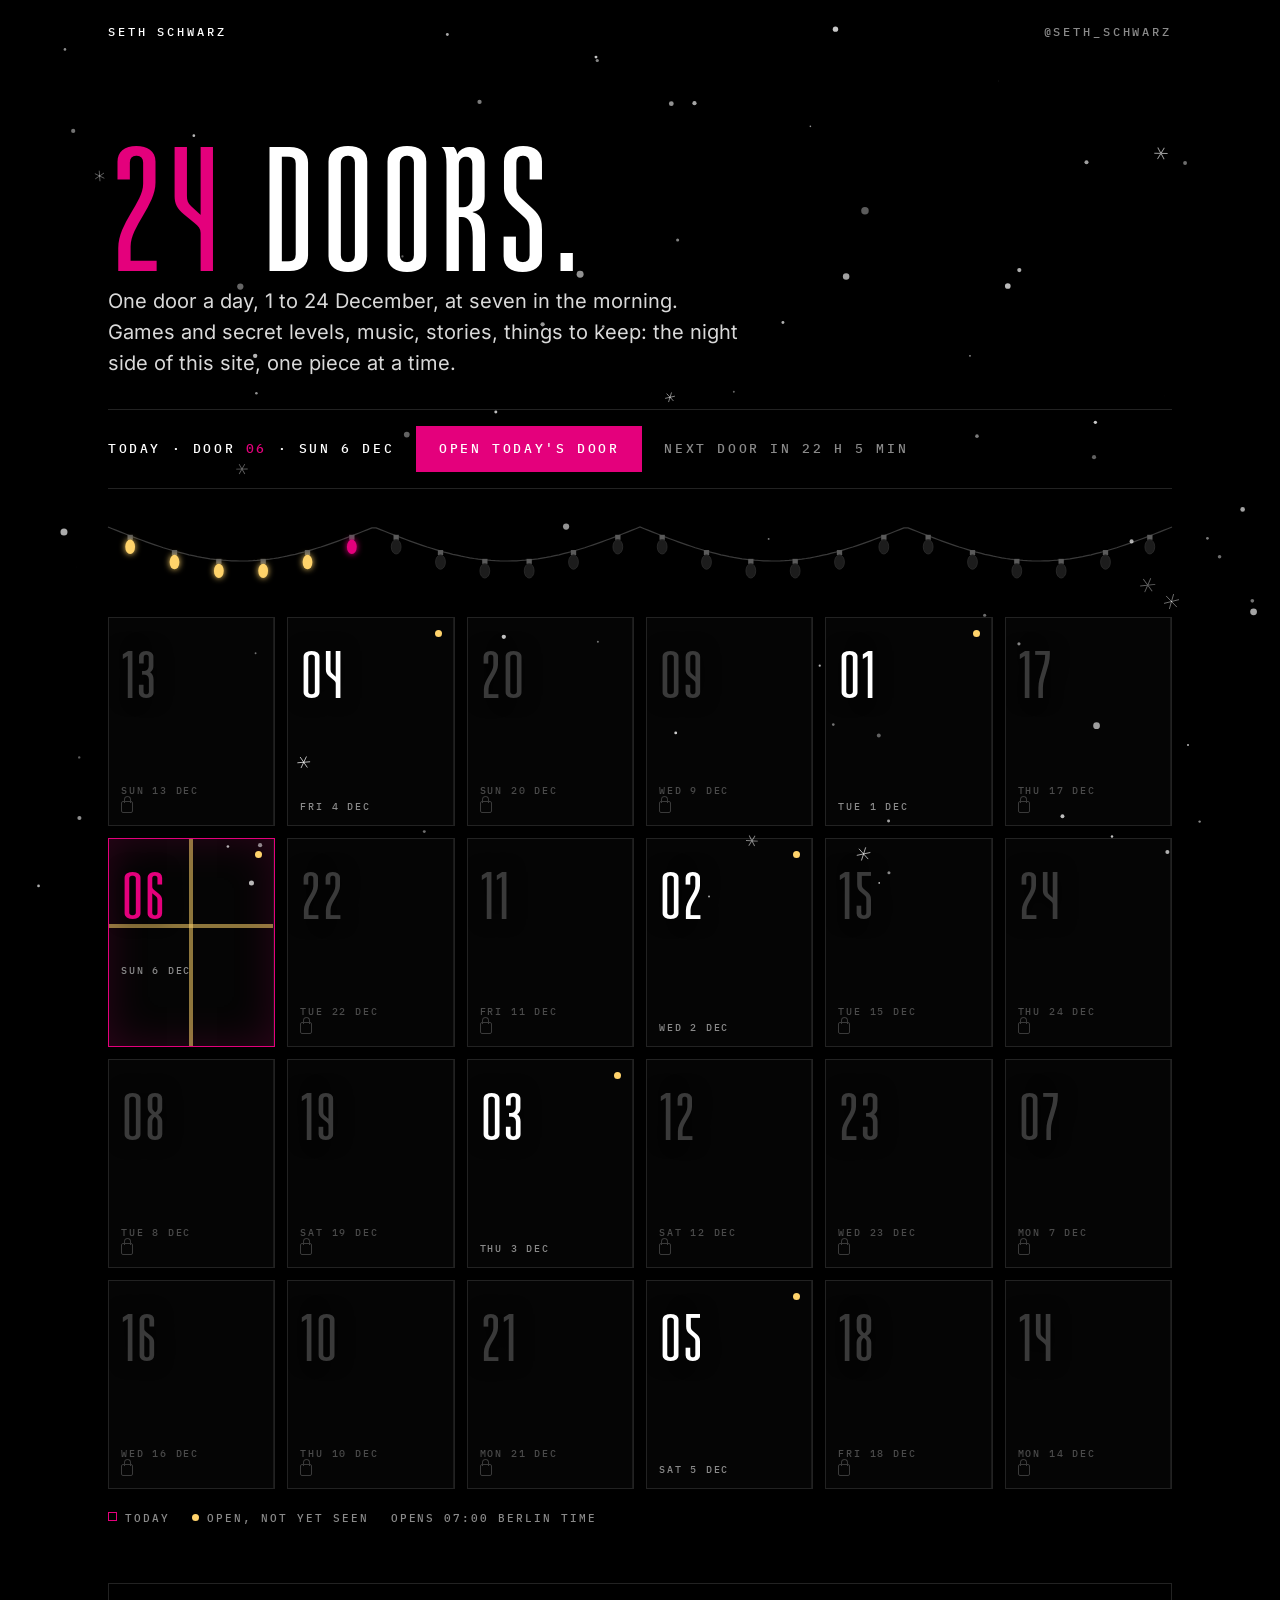
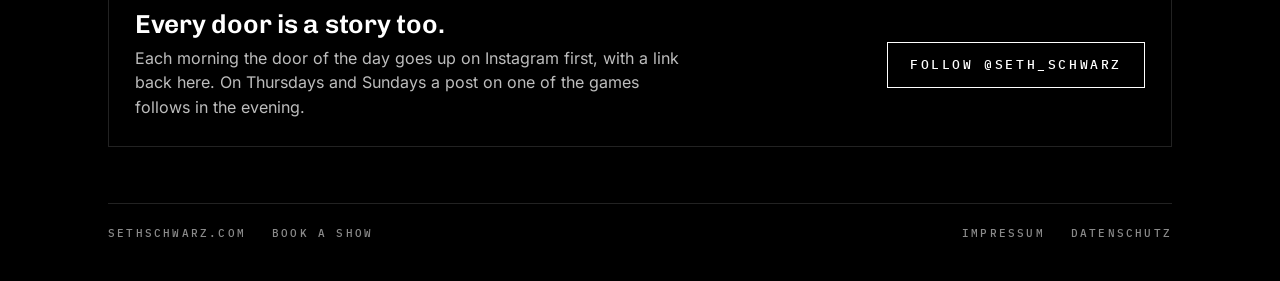
==== commit ccd1d0b9: "Items 100 and 103: Game 06 "Canon in Gold" and the wave atlas 100: Game 06 in its own section after " ====
--- a/advent/index.html
+++ b/advent/index.html
@@ -138,7 +138,7 @@
 <canvas id="snow" aria-hidden="true"></canvas>
 <div id="bowfx" aria-hidden="true"><svg xmlns="http://www.w3.org/2000/svg" width="32" height="32" viewBox="0 0 32 32" overflow="visible"><defs><filter id="ledGlow" x="-50%" y="-50%" width="200%" height="200%"><feGaussianBlur stdDeviation="0.8" result="b"/><feMerge><feMergeNode in="b"/><feMergeNode in="b"/><feMergeNode in="SourceGraphic"/></feMerge></filter></defs><g transform='translate(16 16) rotate(-45)'><g class='body'><g stroke='#E4007C' stroke-opacity='.5' stroke-linecap='round' stroke-linejoin='round' fill='none'><path d='M-15.2 -1.9Q0 -0.5 15.6 -2.1' stroke-width='2.5'/><path d='M-9.4 1.05L15.7 0.35' stroke-width='1.7'/><path d='M15.2 -2.65L17.3 -2.55L17.5 -1.85L16.3 0.75L15.3 0.75Z' stroke-width='1.1'/><path d='M-13.6 -1.45L-9.1 -1.45L-9.5 1.75L-12.9 1.75Z' stroke-width='1.1'/><rect x='-17.1' y='-2.35' width='2.4' height='1.6' rx='.5' stroke-width='1.4'/></g><path d='M-9.4 1.05L15.7 0.35' stroke='#EFE7D4' stroke-width='.75' stroke-linecap='round'/><path d='M-15.2 -1.9Q0 -0.5 15.6 -2.1' stroke='#5E2410' stroke-width='1.35' fill='none' stroke-linecap='round'/><path d='M-14 -2.25Q0 -1.0 14.8 -2.45' stroke='#B0623A' stroke-width='.35' fill='none' stroke-linecap='round'/><path d='M-8.8 -1.55L-4.6 -1.25' stroke='#C9CDD2' stroke-width='1.6'/><path d='M-9.6 -1.6L-8.8 -1.55' stroke='#2A1A14' stroke-width='1.7'/><path d='M15.2 -2.65L17.3 -2.55L17.5 -1.85L16.3 0.75L15.3 0.75Z' fill='#5E2410'/><path d='M17.35 -2.5L17.5 -1.85L16.35 0.7' stroke='#F5F0E6' stroke-width='.45' fill='none'/><path d='M-13.6 -1.45L-9.1 -1.45L-9.5 1.75L-12.9 1.75Z' fill='#141110'/><path d='M-9.35 -1.2L-9.75 1.75' stroke='#D8DCE0' stroke-width='.55'/><circle cx='-11.3' cy='0' r='.55' fill='#F3F1EC'/><rect x='-17' y='-2.25' width='2.2' height='1.4' rx='.4' fill='#D0D4D8'/><rect x='-16.2' y='-2.25' width='.6' height='1.4' fill='#141110'/></g><g class='leds' filter='url(#ledGlow)'><circle class="led" cx="-6.04" cy="-1.33" r="0.62"/><circle class="led" cx="-4.58" cy="-1.29" r="0.62"/><circle class="led" cx="-3.11" cy="-1.26" r="0.62"/><circle class="led" cx="-1.64" cy="-1.25" r="0.62"/><circle class="led" cx="-0.16" cy="-1.25" r="0.62"/><circle class="led" cx="1.31" cy="-1.26" r="0.62"/><circle class="led" cx="2.79" cy="-1.29" r="0.62"/><circle class="led" cx="4.27" cy="-1.33" r="0.62"/><circle class="led" cx="5.75" cy="-1.39" r="0.62"/><circle class="led" cx="7.23" cy="-1.46" r="0.62"/><circle class="led" cx="8.71" cy="-1.54" r="0.62"/><circle class="led" cx="10.20" cy="-1.63" r="0.62"/><circle class="led" cx="11.68" cy="-1.75" r="0.62"/><circle class="led" cx="13.17" cy="-1.87" r="0.62"/><circle class="led" cx="14.66" cy="-2.01" r="0.62"/></g></g></svg></div>
 <div class="sheet" id="sheet" role="dialog" aria-modal="true" aria-labelledby="ct"><div class="card" id="card"></div></div>
-<script type="application/json" id="doors">[{"n":1,"date":"2026-12-01","dlabel":"Tue 1 Dec","kind":"S","kname":"Story","title":"189 cities","line":"Every city I have played, one dot each, on a globe you can turn.","href":"../#nWorld","act":"Spin the globe","how":"","dl":false},{"n":2,"date":"2026-12-02","dlabel":"Wed 2 Dec","kind":"F","kname":"To keep","title":"For your phone","line":"A lock screen for the night side. Free to keep.","href":"wallpaper-night.jpg","act":"Download the wallpaper","how":"1179 × 2556 pixels, made for the phone.","dl":true},{"n":3,"date":"2026-12-03","dlabel":"Thu 3 Dec","kind":"G","kname":"Game","title":"Insert coin","line":"Three games, one cabinet. Every level plays one of my tracks.","href":"../#nArcade","act":"Insert coin","how":"Choose a game on the start screen.","dl":false},{"n":4,"date":"2026-12-04","dlabel":"Fri 4 Dec","kind":"M","kname":"Music","title":"One minute of a set","line":"Sixty seconds, uncut, from a night of your choosing.","href":"../#nListen","act":"Press play","how":"","dl":false},{"n":5,"date":"2026-12-05","dlabel":"Sat 5 Dec","kind":"S","kname":"Story","title":"Ten records on wax","line":"The releases that came out on vinyl, on one shelf.","href":"../#nMusic","act":"See the releases","how":"","dl":false},{"n":6,"date":"2026-12-06","dlabel":"Sun 6 Dec","kind":"G","kname":"Game","title":"Sakhalin mode","line":"Run a zone without a single hit. Wax wings.","href":"../#nArcade","act":"Play The Playa Runner","how":"Game 02, The Playa Runner.","dl":false},{"n":7,"date":"2026-12-07","dlabel":"Mon 7 Dec","kind":"G","kname":"Game","title":"WAXWING","line":"The one art car that flies. Ride it for a row of golden vinyl.","href":"../#nArcade","act":"Find WAXWING","how":"Game 02, The Playa Runner.","dl":false},{"n":8,"date":"2026-12-08","dlabel":"Tue 8 Dec","kind":"S","kname":"Story","title":"Twenty burns","line":"Nine Burning Man, ten AfrikaBurn, one Midburn.","href":"../#nPlaya","act":"Walk the playa","how":"","dl":false},{"n":9,"date":"2026-12-09","dlabel":"Wed 9 Dec","kind":"G","kname":"Game","title":"The golden record","line":"Every few minutes a golden record leaves the Earth. Tap it.","href":"../#nWorld","act":"Watch the globe","how":"It swings once round the moon. Tap it, and it takes you to Game 03.","dl":false},{"n":10,"date":"2026-12-10","dlabel":"Thu 10 Dec","kind":"G","kname":"Game","title":"Singularity","line":"Game 03 ends in a black hole. Set its mass.","href":"../#nArcade","act":"Fly into the hole","how":"Game 03. Catch the golden violin, then set the mass of the hole on the start screen.","dl":false},{"n":11,"date":"2026-12-11","dlabel":"Fri 11 Dec","kind":"M","kname":"Music","title":"Burning Man, uncut","line":"A few minutes from the playa.","href":"../#nListen","act":"Press play","how":"","dl":false},{"n":12,"date":"2026-12-12","dlabel":"Sat 12 Dec","kind":"M","kname":"Music","title":"Elves of Karoo","line":"The track today. The game tomorrow.","href":"../#nMusic","act":"Listen","how":"","dl":false},{"n":13,"date":"2026-12-13","dlabel":"Sun 13 Dec","kind":"G","kname":"Game","title":"All aboard","line":"Ten animals, one boat, the music video as the scene.","href":"../#nElves","act":"All aboard","how":"","dl":false},{"n":14,"date":"2026-12-14","dlabel":"Mon 14 Dec","kind":"F","kname":"To keep","title":"The press kit","line":"Pictures, bio, rider. For promoters and press.","href":"../kits/Seth_Schwarz_Press_Kit_2026.pdf","act":"Download the press kit","how":"Pictures, bio, rider. PDF, about 10 MB.","dl":true},{"n":15,"date":"2026-12-15","dlabel":"Tue 15 Dec","kind":"S","kname":"Story","title":"Stayed","line":"People who planned to walk past.","href":"../#nWatch","act":"Watch","how":"","dl":false},{"n":16,"date":"2026-12-16","dlabel":"Wed 16 Dec","kind":"M","kname":"Music","title":"Create The Universe","line":"The track the arcade keeps time with. With Solidmind, Lydgen and ARTEMIDES.","href":"../#nMusic","act":"Listen","how":"","dl":false},{"n":17,"date":"2026-12-17","dlabel":"Thu 17 Dec","kind":"G","kname":"Game","title":"Canon in Gold","line":"Pachelbel, your own canon, then mine.","href":"../#nArcade","act":"Play the canon","how":"Game 06, right under the arcade.","dl":false},{"n":18,"date":"2026-12-18","dlabel":"Fri 18 Dec","kind":"M","kname":"Music","title":"Sunrise","line":"A violin at first light.","href":"../#nListen","act":"Press play","how":"","dl":false},{"n":19,"date":"2026-12-19","dlabel":"Sat 19 Dec","kind":"G","kname":"Game","title":"One light-day","line":"The far side of the black hole. Your violin is the needle.","href":"../#nArcade","act":"Find the far side","how":"Game 03. Go through the horizon three times.","dl":false},{"n":20,"date":"2026-12-20","dlabel":"Sun 20 Dec","kind":"G","kname":"Game","title":"Sweat Heartz","line":"The hidden game. Its Christmas levels open today.","href":"../#sweatheart","act":"Find the asterisk","how":"On the night side, look for the small pink asterisk behind the wordmark.","dl":false},{"n":21,"date":"2026-12-21","dlabel":"Mon 21 Dec","kind":"S","kname":"Story","title":"Coming home","line":"Hoyerswerda, two years ago tonight.","href":"../#nStory","act":"Read the story","how":"","dl":false},{"n":22,"date":"2026-12-22","dlabel":"Tue 22 Dec","kind":"F","kname":"To keep","title":"Stems","line":"Parts of a track, to play with.","href":"../#nStems","act":"Open the stems","how":"","dl":false},{"n":23,"date":"2026-12-23","dlabel":"Wed 23 Dec","kind":"M","kname":"Music","title":"Constant Unfolding","line":"The first listen. February 2027, on Darkest Hour.","href":"../#nMusic","act":"Listen first","how":"","dl":false},{"n":24,"date":"2026-12-24","dlabel":"Thu 24 Dec","kind":"G","kname":"Game","title":"Christmas level 3","line":"The crowd sings along. Merry Christmas from the night side.","href":"../#sweatheart","act":"Play the Christmas level","how":"Sweat Heartz, the third Christmas level. Play it with whoever is in the room.","dl":false}]</script>
+<script type="application/json" id="doors">[{"n":1,"date":"2026-12-01","dlabel":"Tue 1 Dec","kind":"S","kname":"Story","title":"189 cities","line":"Every city I have played, one dot each, on a globe you can turn.","href":"../#nWorld","act":"Spin the globe","how":"","dl":false},{"n":2,"date":"2026-12-02","dlabel":"Wed 2 Dec","kind":"F","kname":"To keep","title":"For your phone","line":"A lock screen for the night side. Free to keep.","href":"wallpaper-night.jpg","act":"Download the wallpaper","how":"1179 × 2556 pixels, made for the phone.","dl":true},{"n":3,"date":"2026-12-03","dlabel":"Thu 3 Dec","kind":"G","kname":"Game","title":"Insert coin","line":"Three games, one cabinet. Every level plays one of my tracks.","href":"../#nArcade","act":"Insert coin","how":"Choose a game on the start screen.","dl":false},{"n":4,"date":"2026-12-04","dlabel":"Fri 4 Dec","kind":"M","kname":"Music","title":"One minute of a set","line":"Sixty seconds, uncut, from a night of your choosing.","href":"../#nListen","act":"Press play","how":"","dl":false},{"n":5,"date":"2026-12-05","dlabel":"Sat 5 Dec","kind":"S","kname":"Story","title":"Ten records on wax","line":"The releases that came out on vinyl, on one shelf.","href":"../#nMusic","act":"See the releases","how":"","dl":false},{"n":6,"date":"2026-12-06","dlabel":"Sun 6 Dec","kind":"G","kname":"Game","title":"Sakhalin mode","line":"Run a zone without a single hit. Wax wings.","href":"../#nArcade","act":"Play The Playa Runner","how":"Game 02, The Playa Runner.","dl":false},{"n":7,"date":"2026-12-07","dlabel":"Mon 7 Dec","kind":"G","kname":"Game","title":"WAXWING","line":"The one art car that flies. Ride it for a row of golden vinyl.","href":"../#nArcade","act":"Find WAXWING","how":"Game 02, The Playa Runner.","dl":false},{"n":8,"date":"2026-12-08","dlabel":"Tue 8 Dec","kind":"S","kname":"Story","title":"Twenty burns","line":"Nine Burning Man, ten AfrikaBurn, one Midburn.","href":"../#nPlaya","act":"Walk the playa","how":"","dl":false},{"n":9,"date":"2026-12-09","dlabel":"Wed 9 Dec","kind":"G","kname":"Game","title":"The golden record","line":"Every few minutes a golden record leaves the Earth. Tap it.","href":"../#nWorld","act":"Watch the globe","how":"It swings once round the moon. Tap it, and it takes you to Game 03.","dl":false},{"n":10,"date":"2026-12-10","dlabel":"Thu 10 Dec","kind":"G","kname":"Game","title":"Singularity","line":"Game 03 ends in a black hole. Set its mass.","href":"../#nArcade","act":"Fly into the hole","how":"Game 03. Catch the golden violin, then set the mass of the hole on the start screen.","dl":false},{"n":11,"date":"2026-12-11","dlabel":"Fri 11 Dec","kind":"M","kname":"Music","title":"Burning Man, uncut","line":"A few minutes from the playa.","href":"../#nListen","act":"Press play","how":"","dl":false},{"n":12,"date":"2026-12-12","dlabel":"Sat 12 Dec","kind":"M","kname":"Music","title":"Elves of Karoo","line":"The track today. The game tomorrow.","href":"../#nMusic","act":"Listen","how":"","dl":false},{"n":13,"date":"2026-12-13","dlabel":"Sun 13 Dec","kind":"G","kname":"Game","title":"All aboard","line":"Ten animals, one boat, the music video as the scene.","href":"../#nElves","act":"All aboard","how":"","dl":false},{"n":14,"date":"2026-12-14","dlabel":"Mon 14 Dec","kind":"F","kname":"To keep","title":"The press kit","line":"Pictures, bio, rider. For promoters and press.","href":"../kits/Seth_Schwarz_Press_Kit_2026.pdf","act":"Download the press kit","how":"Pictures, bio, rider. PDF, about 10 MB.","dl":true},{"n":15,"date":"2026-12-15","dlabel":"Tue 15 Dec","kind":"S","kname":"Story","title":"Stayed","line":"People who planned to walk past.","href":"../#nWatch","act":"Watch","how":"","dl":false},{"n":16,"date":"2026-12-16","dlabel":"Wed 16 Dec","kind":"M","kname":"Music","title":"Create The Universe","line":"The track the arcade keeps time with. With Solidmind, Lydgen and ARTEMIDES.","href":"../#nMusic","act":"Listen","how":"","dl":false},{"n":17,"date":"2026-12-17","dlabel":"Thu 17 Dec","kind":"G","kname":"Game","title":"Canon in Gold","line":"Pachelbel, your own canon, then mine.","href":"../#nCanon","act":"Play the canon","how":"Game 06, right under the arcade.","dl":false},{"n":18,"date":"2026-12-18","dlabel":"Fri 18 Dec","kind":"M","kname":"Music","title":"Sunrise","line":"A violin at first light.","href":"../#nListen","act":"Press play","how":"","dl":false},{"n":19,"date":"2026-12-19","dlabel":"Sat 19 Dec","kind":"G","kname":"Game","title":"One light-day","line":"The far side of the black hole. Your violin is the needle.","href":"../#nArcade","act":"Find the far side","how":"Game 03. Go through the horizon three times.","dl":false},{"n":20,"date":"2026-12-20","dlabel":"Sun 20 Dec","kind":"G","kname":"Game","title":"Sweat Heartz","line":"The hidden game. Its Christmas levels open today.","href":"../#sweatheart","act":"Find the asterisk","how":"On the night side, look for the small pink asterisk behind the wordmark.","dl":false},{"n":21,"date":"2026-12-21","dlabel":"Mon 21 Dec","kind":"S","kname":"Story","title":"Coming home","line":"Hoyerswerda, two years ago tonight.","href":"../#nStory","act":"Read the story","how":"","dl":false},{"n":22,"date":"2026-12-22","dlabel":"Tue 22 Dec","kind":"F","kname":"To keep","title":"Stems","line":"Parts of a track, to play with.","href":"../#nStems","act":"Open the stems","how":"","dl":false},{"n":23,"date":"2026-12-23","dlabel":"Wed 23 Dec","kind":"M","kname":"Music","title":"Constant Unfolding","line":"The first listen. February 2027, on Darkest Hour.","href":"../#nMusic","act":"Listen first","how":"","dl":false},{"n":24,"date":"2026-12-24","dlabel":"Thu 24 Dec","kind":"G","kname":"Game","title":"Christmas level 3","line":"The crowd sings along. Merry Christmas from the night side.","href":"../#sweatheart","act":"Play the Christmas level","how":"Sweat Heartz, the third Christmas level. Play it with whoever is in the room.","dl":false}]</script>
 <script>
 (function(){
   "use strict";
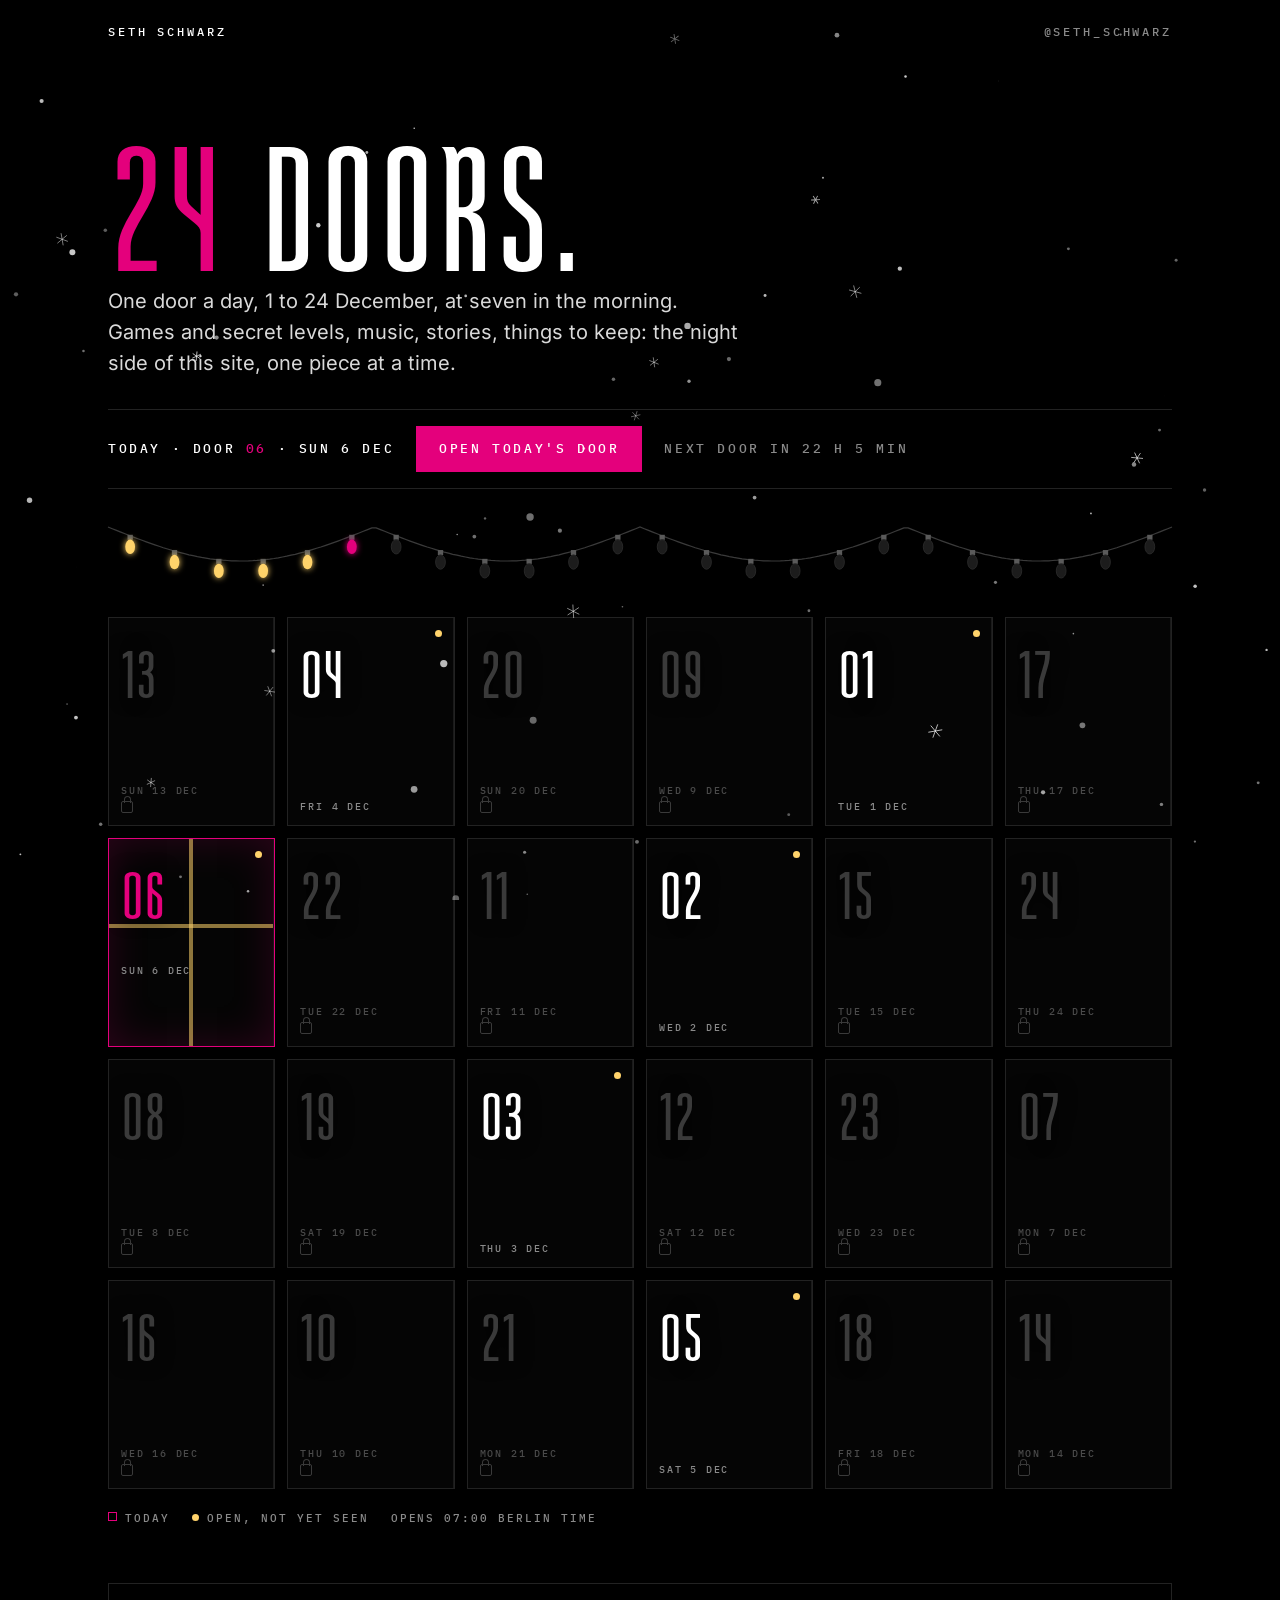
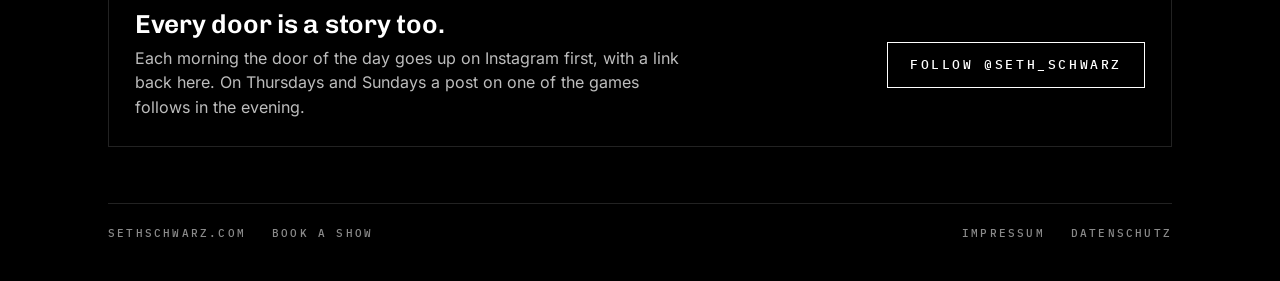
==== commit 2cd90767: "Item 106: moon pictures between day and night; Press Kit cover G24 Martin, 25 Nov 2026, 08:48: "go f" ====
--- a/advent/index.html
+++ b/advent/index.html
@@ -138,7 +138,7 @@
 <canvas id="snow" aria-hidden="true"></canvas>
 <div id="bowfx" aria-hidden="true"><svg xmlns="http://www.w3.org/2000/svg" width="32" height="32" viewBox="0 0 32 32" overflow="visible"><defs><filter id="ledGlow" x="-50%" y="-50%" width="200%" height="200%"><feGaussianBlur stdDeviation="0.8" result="b"/><feMerge><feMergeNode in="b"/><feMergeNode in="b"/><feMergeNode in="SourceGraphic"/></feMerge></filter></defs><g transform='translate(16 16) rotate(-45)'><g class='body'><g stroke='#E4007C' stroke-opacity='.5' stroke-linecap='round' stroke-linejoin='round' fill='none'><path d='M-15.2 -1.9Q0 -0.5 15.6 -2.1' stroke-width='2.5'/><path d='M-9.4 1.05L15.7 0.35' stroke-width='1.7'/><path d='M15.2 -2.65L17.3 -2.55L17.5 -1.85L16.3 0.75L15.3 0.75Z' stroke-width='1.1'/><path d='M-13.6 -1.45L-9.1 -1.45L-9.5 1.75L-12.9 1.75Z' stroke-width='1.1'/><rect x='-17.1' y='-2.35' width='2.4' height='1.6' rx='.5' stroke-width='1.4'/></g><path d='M-9.4 1.05L15.7 0.35' stroke='#EFE7D4' stroke-width='.75' stroke-linecap='round'/><path d='M-15.2 -1.9Q0 -0.5 15.6 -2.1' stroke='#5E2410' stroke-width='1.35' fill='none' stroke-linecap='round'/><path d='M-14 -2.25Q0 -1.0 14.8 -2.45' stroke='#B0623A' stroke-width='.35' fill='none' stroke-linecap='round'/><path d='M-8.8 -1.55L-4.6 -1.25' stroke='#C9CDD2' stroke-width='1.6'/><path d='M-9.6 -1.6L-8.8 -1.55' stroke='#2A1A14' stroke-width='1.7'/><path d='M15.2 -2.65L17.3 -2.55L17.5 -1.85L16.3 0.75L15.3 0.75Z' fill='#5E2410'/><path d='M17.35 -2.5L17.5 -1.85L16.35 0.7' stroke='#F5F0E6' stroke-width='.45' fill='none'/><path d='M-13.6 -1.45L-9.1 -1.45L-9.5 1.75L-12.9 1.75Z' fill='#141110'/><path d='M-9.35 -1.2L-9.75 1.75' stroke='#D8DCE0' stroke-width='.55'/><circle cx='-11.3' cy='0' r='.55' fill='#F3F1EC'/><rect x='-17' y='-2.25' width='2.2' height='1.4' rx='.4' fill='#D0D4D8'/><rect x='-16.2' y='-2.25' width='.6' height='1.4' fill='#141110'/></g><g class='leds' filter='url(#ledGlow)'><circle class="led" cx="-6.04" cy="-1.33" r="0.62"/><circle class="led" cx="-4.58" cy="-1.29" r="0.62"/><circle class="led" cx="-3.11" cy="-1.26" r="0.62"/><circle class="led" cx="-1.64" cy="-1.25" r="0.62"/><circle class="led" cx="-0.16" cy="-1.25" r="0.62"/><circle class="led" cx="1.31" cy="-1.26" r="0.62"/><circle class="led" cx="2.79" cy="-1.29" r="0.62"/><circle class="led" cx="4.27" cy="-1.33" r="0.62"/><circle class="led" cx="5.75" cy="-1.39" r="0.62"/><circle class="led" cx="7.23" cy="-1.46" r="0.62"/><circle class="led" cx="8.71" cy="-1.54" r="0.62"/><circle class="led" cx="10.20" cy="-1.63" r="0.62"/><circle class="led" cx="11.68" cy="-1.75" r="0.62"/><circle class="led" cx="13.17" cy="-1.87" r="0.62"/><circle class="led" cx="14.66" cy="-2.01" r="0.62"/></g></g></svg></div>
 <div class="sheet" id="sheet" role="dialog" aria-modal="true" aria-labelledby="ct"><div class="card" id="card"></div></div>
-<script type="application/json" id="doors">[{"n":1,"date":"2026-12-01","dlabel":"Tue 1 Dec","kind":"S","kname":"Story","title":"189 cities","line":"Every city I have played, one dot each, on a globe you can turn.","href":"../#nWorld","act":"Spin the globe","how":"","dl":false},{"n":2,"date":"2026-12-02","dlabel":"Wed 2 Dec","kind":"F","kname":"To keep","title":"For your phone","line":"A lock screen for the night side. Free to keep.","href":"wallpaper-night.jpg","act":"Download the wallpaper","how":"1179 × 2556 pixels, made for the phone.","dl":true},{"n":3,"date":"2026-12-03","dlabel":"Thu 3 Dec","kind":"G","kname":"Game","title":"Insert coin","line":"Three games, one cabinet. Every level plays one of my tracks.","href":"../#nArcade","act":"Insert coin","how":"Choose a game on the start screen.","dl":false},{"n":4,"date":"2026-12-04","dlabel":"Fri 4 Dec","kind":"M","kname":"Music","title":"One minute of a set","line":"Sixty seconds, uncut, from a night of your choosing.","href":"../#nListen","act":"Press play","how":"","dl":false},{"n":5,"date":"2026-12-05","dlabel":"Sat 5 Dec","kind":"S","kname":"Story","title":"Ten records on wax","line":"The releases that came out on vinyl, on one shelf.","href":"../#nMusic","act":"See the releases","how":"","dl":false},{"n":6,"date":"2026-12-06","dlabel":"Sun 6 Dec","kind":"G","kname":"Game","title":"Sakhalin mode","line":"Run a zone without a single hit. Wax wings.","href":"../#nArcade","act":"Play The Playa Runner","how":"Game 02, The Playa Runner.","dl":false},{"n":7,"date":"2026-12-07","dlabel":"Mon 7 Dec","kind":"G","kname":"Game","title":"WAXWING","line":"The one art car that flies. Ride it for a row of golden vinyl.","href":"../#nArcade","act":"Find WAXWING","how":"Game 02, The Playa Runner.","dl":false},{"n":8,"date":"2026-12-08","dlabel":"Tue 8 Dec","kind":"S","kname":"Story","title":"Twenty burns","line":"Nine Burning Man, ten AfrikaBurn, one Midburn.","href":"../#nPlaya","act":"Walk the playa","how":"","dl":false},{"n":9,"date":"2026-12-09","dlabel":"Wed 9 Dec","kind":"G","kname":"Game","title":"The golden record","line":"Every few minutes a golden record leaves the Earth. Tap it.","href":"../#nWorld","act":"Watch the globe","how":"It swings once round the moon. Tap it, and it takes you to Game 03.","dl":false},{"n":10,"date":"2026-12-10","dlabel":"Thu 10 Dec","kind":"G","kname":"Game","title":"Singularity","line":"Game 03 ends in a black hole. Set its mass.","href":"../#nArcade","act":"Fly into the hole","how":"Game 03. Catch the golden violin, then set the mass of the hole on the start screen.","dl":false},{"n":11,"date":"2026-12-11","dlabel":"Fri 11 Dec","kind":"M","kname":"Music","title":"Burning Man, uncut","line":"A few minutes from the playa.","href":"../#nListen","act":"Press play","how":"","dl":false},{"n":12,"date":"2026-12-12","dlabel":"Sat 12 Dec","kind":"M","kname":"Music","title":"Elves of Karoo","line":"The track today. The game tomorrow.","href":"../#nMusic","act":"Listen","how":"","dl":false},{"n":13,"date":"2026-12-13","dlabel":"Sun 13 Dec","kind":"G","kname":"Game","title":"All aboard","line":"Ten animals, one boat, the music video as the scene.","href":"../#nElves","act":"All aboard","how":"","dl":false},{"n":14,"date":"2026-12-14","dlabel":"Mon 14 Dec","kind":"F","kname":"To keep","title":"The press kit","line":"Pictures, bio, rider. For promoters and press.","href":"../kits/Seth_Schwarz_Press_Kit_2026.pdf","act":"Download the press kit","how":"Pictures, bio, rider. PDF, about 10 MB.","dl":true},{"n":15,"date":"2026-12-15","dlabel":"Tue 15 Dec","kind":"S","kname":"Story","title":"Stayed","line":"People who planned to walk past.","href":"../#nWatch","act":"Watch","how":"","dl":false},{"n":16,"date":"2026-12-16","dlabel":"Wed 16 Dec","kind":"M","kname":"Music","title":"Create The Universe","line":"The track the arcade keeps time with. With Solidmind, Lydgen and ARTEMIDES.","href":"../#nMusic","act":"Listen","how":"","dl":false},{"n":17,"date":"2026-12-17","dlabel":"Thu 17 Dec","kind":"G","kname":"Game","title":"Canon in Gold","line":"Pachelbel, your own canon, then mine.","href":"../#nCanon","act":"Play the canon","how":"Game 06, right under the arcade.","dl":false},{"n":18,"date":"2026-12-18","dlabel":"Fri 18 Dec","kind":"M","kname":"Music","title":"Sunrise","line":"A violin at first light.","href":"../#nListen","act":"Press play","how":"","dl":false},{"n":19,"date":"2026-12-19","dlabel":"Sat 19 Dec","kind":"G","kname":"Game","title":"One light-day","line":"The far side of the black hole. Your violin is the needle.","href":"../#nArcade","act":"Find the far side","how":"Game 03. Go through the horizon three times.","dl":false},{"n":20,"date":"2026-12-20","dlabel":"Sun 20 Dec","kind":"G","kname":"Game","title":"Sweat Heartz","line":"The hidden game. Its Christmas levels open today.","href":"../#sweatheart","act":"Find the asterisk","how":"On the night side, look for the small pink asterisk behind the wordmark.","dl":false},{"n":21,"date":"2026-12-21","dlabel":"Mon 21 Dec","kind":"S","kname":"Story","title":"Coming home","line":"Hoyerswerda, two years ago tonight.","href":"../#nStory","act":"Read the story","how":"","dl":false},{"n":22,"date":"2026-12-22","dlabel":"Tue 22 Dec","kind":"F","kname":"To keep","title":"Stems","line":"Parts of a track, to play with.","href":"../#nStems","act":"Open the stems","how":"","dl":false},{"n":23,"date":"2026-12-23","dlabel":"Wed 23 Dec","kind":"M","kname":"Music","title":"Constant Unfolding","line":"The first listen. February 2027, on Darkest Hour.","href":"../#nMusic","act":"Listen first","how":"","dl":false},{"n":24,"date":"2026-12-24","dlabel":"Thu 24 Dec","kind":"G","kname":"Game","title":"Christmas level 3","line":"The crowd sings along. Merry Christmas from the night side.","href":"../#sweatheart","act":"Play the Christmas level","how":"Sweat Heartz, the third Christmas level. Play it with whoever is in the room.","dl":false}]</script>
+<script type="application/json" id="doors">[{"n":1,"date":"2026-12-01","dlabel":"Tue 1 Dec","kind":"S","kname":"Story","title":"189 cities","line":"Every city I have played, one dot each, on a globe you can turn.","href":"../#nWorld","act":"Spin the globe","how":"","dl":false},{"n":2,"date":"2026-12-02","dlabel":"Wed 2 Dec","kind":"F","kname":"To keep","title":"For your phone","line":"A lock screen for the night side. Free to keep.","href":"wallpaper-night.jpg","act":"Download the wallpaper","how":"1179 × 2556 pixels, made for the phone.","dl":true},{"n":3,"date":"2026-12-03","dlabel":"Thu 3 Dec","kind":"G","kname":"Game","title":"Insert coin","line":"Three games, one cabinet. Every level plays one of my tracks.","href":"../#nArcade","act":"Insert coin","how":"Choose a game on the start screen.","dl":false},{"n":4,"date":"2026-12-04","dlabel":"Fri 4 Dec","kind":"M","kname":"Music","title":"One minute of a set","line":"Sixty seconds, uncut, from a night of your choosing.","href":"../#nListen","act":"Press play","how":"","dl":false},{"n":5,"date":"2026-12-05","dlabel":"Sat 5 Dec","kind":"S","kname":"Story","title":"Ten records on wax","line":"The releases that came out on vinyl, on one shelf.","href":"../#nMusic","act":"See the releases","how":"","dl":false},{"n":6,"date":"2026-12-06","dlabel":"Sun 6 Dec","kind":"G","kname":"Game","title":"Sakhalin mode","line":"Run a zone without a single hit. Wax wings.","href":"../#nArcade","act":"Play The Playa Runner","how":"Game 02, The Playa Runner.","dl":false},{"n":7,"date":"2026-12-07","dlabel":"Mon 7 Dec","kind":"G","kname":"Game","title":"WAXWING","line":"The one art car that flies. Ride it for a row of golden vinyl.","href":"../#nArcade","act":"Find WAXWING","how":"Game 02, The Playa Runner.","dl":false},{"n":8,"date":"2026-12-08","dlabel":"Tue 8 Dec","kind":"S","kname":"Story","title":"Twenty burns","line":"Nine Burning Man, ten AfrikaBurn, one Midburn.","href":"../#nPlaya","act":"Walk the playa","how":"","dl":false},{"n":9,"date":"2026-12-09","dlabel":"Wed 9 Dec","kind":"G","kname":"Game","title":"The golden record","line":"Every few minutes a golden record leaves the Earth. Tap it.","href":"../#nWorld","act":"Watch the globe","how":"It swings once round the moon. Tap it, and it takes you to Game 03.","dl":false},{"n":10,"date":"2026-12-10","dlabel":"Thu 10 Dec","kind":"G","kname":"Game","title":"Singularity","line":"Game 03 ends in a black hole. Set its mass.","href":"../#nArcade","act":"Fly into the hole","how":"Game 03. Catch the golden violin, then set the mass of the hole on the start screen.","dl":false},{"n":11,"date":"2026-12-11","dlabel":"Fri 11 Dec","kind":"M","kname":"Music","title":"Burning Man, uncut","line":"A few minutes from the playa.","href":"../#nListen","act":"Press play","how":"","dl":false},{"n":12,"date":"2026-12-12","dlabel":"Sat 12 Dec","kind":"M","kname":"Music","title":"Elves of Karoo","line":"The track today. The game tomorrow.","href":"../#nMusic","act":"Listen","how":"","dl":false},{"n":13,"date":"2026-12-13","dlabel":"Sun 13 Dec","kind":"G","kname":"Game","title":"All aboard","line":"Ten animals, one boat, the music video as the scene.","href":"../#nElves","act":"All aboard","how":"","dl":false},{"n":14,"date":"2026-12-14","dlabel":"Mon 14 Dec","kind":"F","kname":"To keep","title":"The press kit","line":"Pictures, bio, rider. For promoters and press.","href":"../kits/Seth_Schwarz_Press_Kit_2026.pdf","act":"Download the press kit","how":"Pictures, bio, rider. PDF, about 10 MB.","dl":true},{"n":15,"date":"2026-12-15","dlabel":"Tue 15 Dec","kind":"S","kname":"Story","title":"Stayed","line":"People who planned to walk past.","href":"../#nWatch","act":"Watch","how":"","dl":false},{"n":16,"date":"2026-12-16","dlabel":"Wed 16 Dec","kind":"M","kname":"Music","title":"Create The Universe","line":"The track the arcade keeps time with. With Solidmind, Lydgen and ARTEMIDES.","href":"../#nMusic","act":"Listen","how":"","dl":false},{"n":17,"date":"2026-12-17","dlabel":"Thu 17 Dec","kind":"G","kname":"Game","title":"Canon in Gold","line":"Pachelbel, your own canon, then mine.","href":"../#nCanon","act":"Play the canon","how":"Game 06, right under the arcade.","dl":false},{"n":18,"date":"2026-12-18","dlabel":"Fri 18 Dec","kind":"M","kname":"Music","title":"Sunrise","line":"A violin at first light.","href":"../#nListen","act":"Press play","how":"","dl":false},{"n":19,"date":"2026-12-19","dlabel":"Sat 19 Dec","kind":"G","kname":"Game","title":"One light-day","line":"The far side of the black hole. Your violin is the needle.","href":"../#nArcade","act":"Find the far side","how":"Game 03. Go through the horizon three times.","dl":false},{"n":20,"date":"2026-12-20","dlabel":"Sun 20 Dec","kind":"G","kname":"Game","title":"Sweat Heartz","line":"The hidden game. Its Christmas levels open today.","href":"../#sweatheart","act":"Find the asterisk","how":"On the night side, look for the small pink asterisk behind the wordmark.","dl":false},{"n":21,"date":"2026-12-21","dlabel":"Mon 21 Dec","kind":"S","kname":"Story","title":"Coming home","line":"Hoyerswerda, two years ago tonight.","href":"../#nStory","act":"Read the story","how":"","dl":false},{"n":22,"date":"2026-12-22","dlabel":"Tue 22 Dec","kind":"F","kname":"To keep","title":"Stems","line":"Parts of a track, to play with.","href":"../#nStems","act":"Open the stems","how":"","dl":false},{"n":23,"date":"2026-12-23","dlabel":"Wed 23 Dec","kind":"M","kname":"Music","title":"Constant Unfolding","line":"The first listen. Out 8 January 2027, on Darkest Hour.","href":"../#nMusic","act":"Listen first","how":"","dl":false},{"n":24,"date":"2026-12-24","dlabel":"Thu 24 Dec","kind":"G","kname":"Game","title":"Christmas level 3","line":"The crowd sings along. Merry Christmas from the night side.","href":"../#sweatheart","act":"Play the Christmas level","how":"Sweat Heartz, the third Christmas level. Play it with whoever is in the room.","dl":false}]</script>
 <script>
 (function(){
   "use strict";
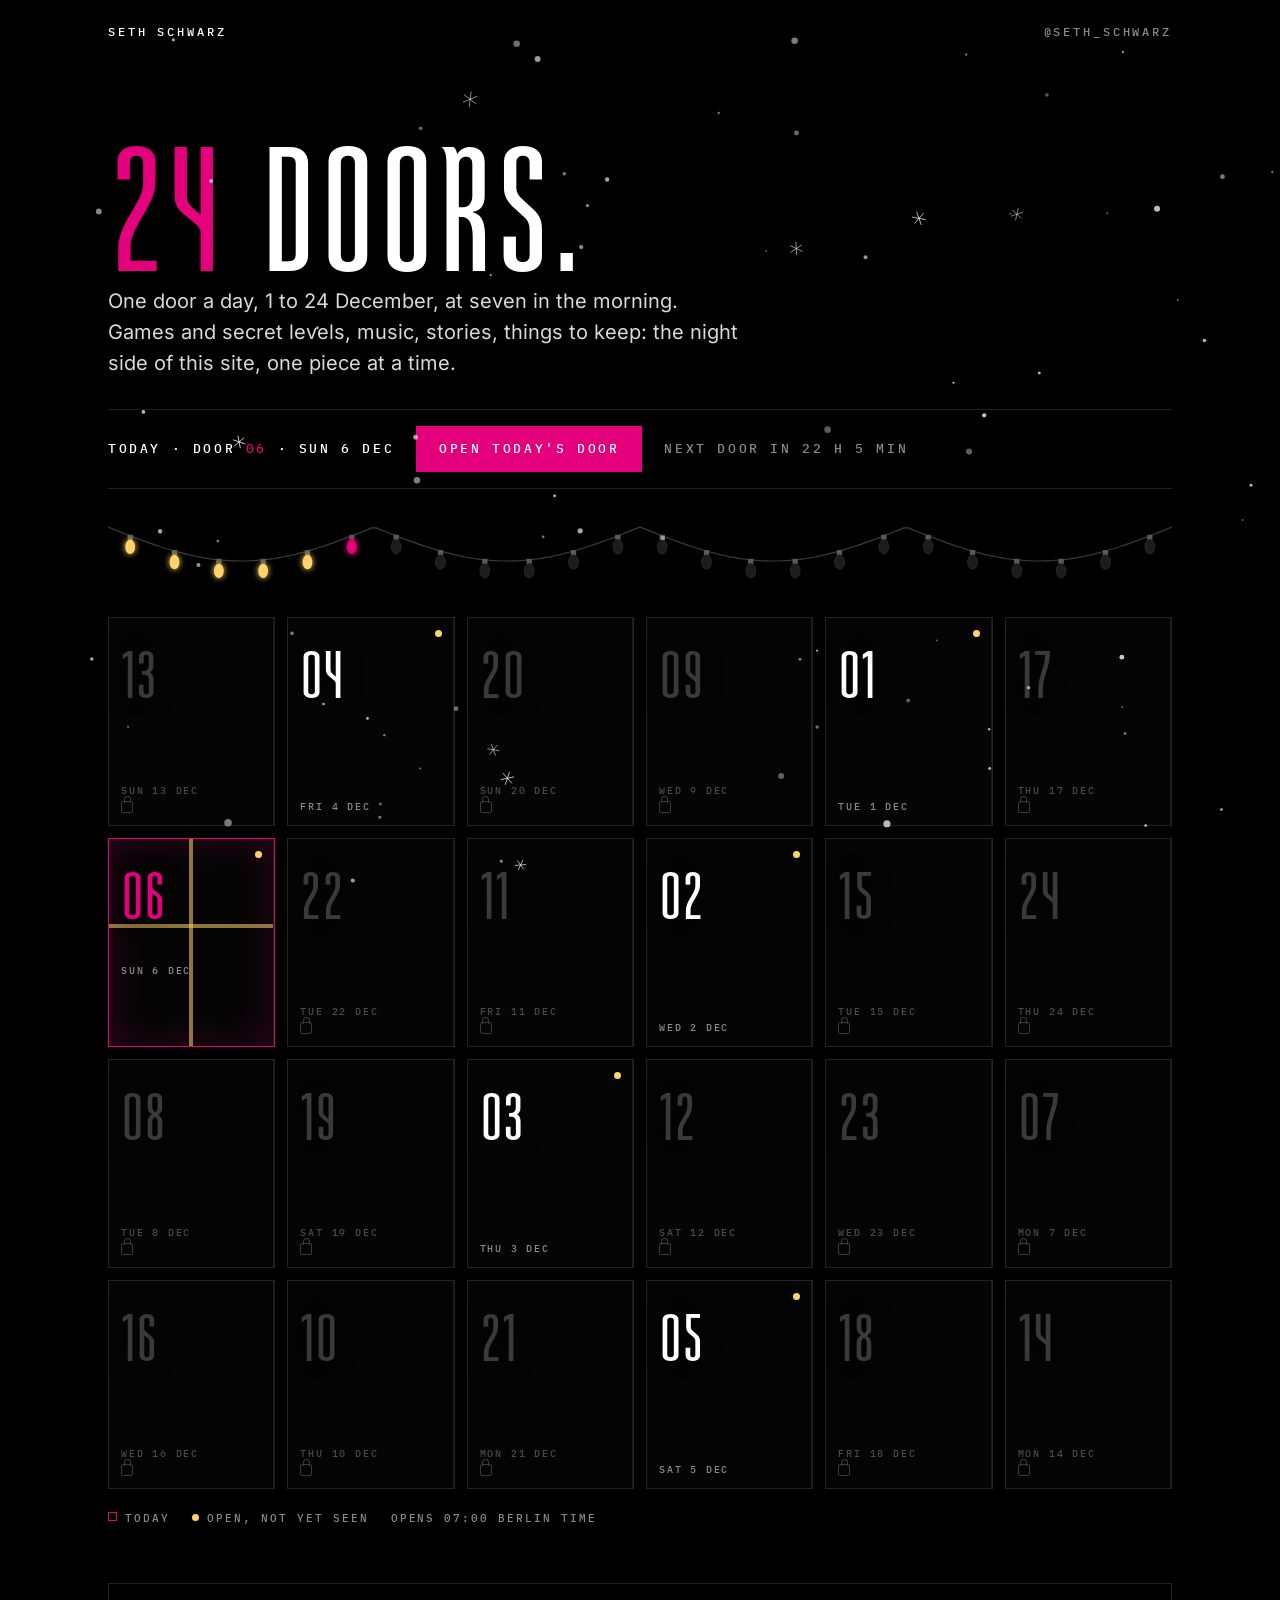
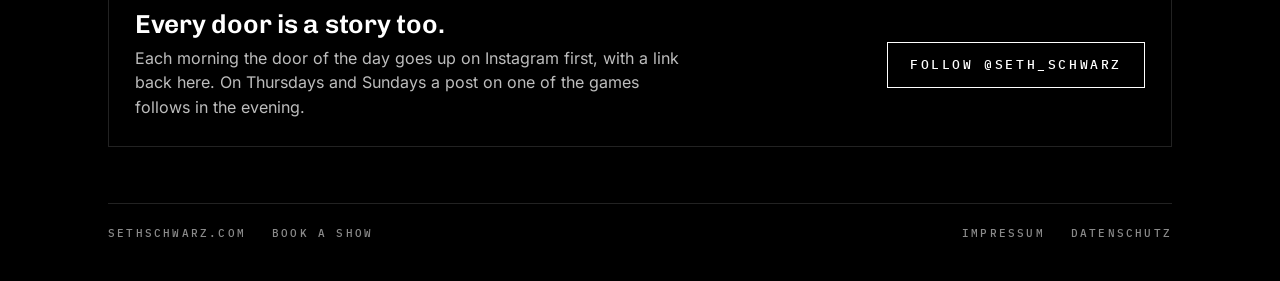
==== commit e2cdea70: "Item 125: the always-lit LED bow on the Advent page, Impressum, Datenschutz and the 404 page Co-Auth" ====
--- a/advent/index.html
+++ b/advent/index.html
@@ -347,27 +347,48 @@
     scan(); go();
   }, flakes: function(){ return flakes.length; } };
 
-  /* the LED bow: the same bow as on the night side of sethschwarz.com (source/_bow.py, _bowfx.py) */
+  /* item 125: the light of the LED bow, the same as on sethschwarz.com (source/pointerfx/pointerfx.js, items 110/111).
+     Five effects (rainbow scanner, beat pulse at 124 BPM, twin comets, sparkle, colour wipe); a click moves on to the
+     next one, and so does every twelfth second. Defined only where the page has not got it already. */
+  if(!window.__ssLed){ (function(){
+    var MODES=5, mode=0, tm=performance.now();
+    function frac(v){ return v-Math.floor(v); }
+    function beatLv(now){ var v=0; try{ if(typeof window.__ssRadioLevel==="function") v=+window.__ssRadioLevel()||0; }catch(e){}
+      if(v>0.05) return Math.min(1,v); return Math.exp(-frac(now/1000*2.0667)*5); }
+    window.__ssLed=function(i,n,now){
+      now=now||performance.now(); if(now-tm>12000){ tm=now; mode=(mode+1)%MODES; }
+      var t=now/1000, u=n>1?i/(n-1):0, b=0, h=0, ph, pos, d, k;
+      if(mode===0){ ph=(t*0.9)%2; pos=(ph<1?ph:2-ph); d=Math.abs(u-pos)*(n-1); b=Math.max(0.1,1-d/3.2); h=(u*300+t*90)%360; }
+      else if(mode===1){ k=beatLv(now); b=0.18+0.82*k*(0.55+0.45*Math.sin(u*9.42-t*6)); h=318+22*Math.sin(u*6.283+t*2); }
+      else if(mode===2){ pos=frac(t*0.55); d=Math.min(Math.abs(u-pos),1-Math.abs(u-pos))*(n-1); b=Math.max(0,1-d/3);
+        pos=frac(t*0.55+0.5); k=Math.min(Math.abs(u-pos),1-Math.abs(u-pos))*(n-1); k=Math.max(0,1-k/3); h=b>=k?190:45; b=Math.max(0.1,b,k); }
+      else if(mode===3){ k=Math.floor(t*7); ph=frac(Math.sin(i*12.9898+k*78.233)*43758.5453); b=ph>0.7?1-frac(t*7)*0.6:0.14; h=frac(Math.sin(i*3.17+k*1.3)*917.3)*360; }
+      else { k=Math.floor(t*0.8); ph=frac(t*0.8); b=u<=ph?1:0.16; h=((u<=ph?k:k-1)*67+u*30+3600)%360; }
+      return {h:Math.round((h+360)%360), l:Math.round(52+26*b), b:b};
+    };
+    window.__ssLedNext=function(){ tm=performance.now(); mode=(mode+1)%MODES; return mode; };
+  })(); }
+  /* the LED bow: the same bow as on the night side of sethschwarz.com; since item 125 always lit, five effects */
   var fx = document.getElementById("bowfx"), root = document.documentElement, leds = fx ? fx.querySelectorAll(".led") : [], NL = leds.length;
   var bx = -100, by = -100, shown = false, scanT = -9, braf = 0, tapHide = 0;
   function place(){ fx.style.left = (bx - 27) + "px"; fx.style.top = (by - 3) + "px"; }
-  function scan(){ scanT = performance.now(); if (!braf) braf = requestAnimationFrame(bow); }
+  var pop = 0, lastMove = 0, idleT = 0;
+  function scan(){ pop = 1; lastMove = performance.now(); if (window.__ssLedNext) window.__ssLedNext(); if (!braf) braf = requestAnimationFrame(bow); }
   function bow(now){
-    braf = 0; if (!shown || calm) return;
-    var k = (now - scanT) / 1100, hot = k >= 0 && k < 1;
-    var pop = hot ? (k < .15 ? k / .15 : (k > .8 ? (1 - k) / .2 : 1)) : 0;
-    fx.style.transform = "scale(" + (1 + .55 * pop).toFixed(3) + ")";
-    var pos = hot ? ((k * 2) % 2 < 1 ? (k * 2) % 2 : 2 - (k * 2) % 2) * (NL - 1) : -9, drift = now / 22;
+    braf = 0; if (!shown || calm || document.hidden) return;
+    var k = now - lastMove > 4000 ? .6 : 1;
     for (var i = 0; i < NL; i++){
-      var b = hot ? Math.max(0, 1 - Math.abs(i - pos) / 3.2) : 0, hue = (i / (NL - 1) * 300 + drift) % 360;
-      var c = leds[i]; c.style.fill = "hsl(" + hue.toFixed(0) + ",100%," + (58 + 22 * b).toFixed(0) + "%)";
-      c.style.opacity = (hot ? .25 + .75 * b : .55).toFixed(3); c.setAttribute("r", (0.62 + 0.7 * b).toFixed(2));
-    }
-    braf = requestAnimationFrame(bow);
+      var q = window.__ssLed(i, NL, now), c = leds[i];
+      c.style.fill = "hsl(" + q.h + ",100%," + q.l + "%)";
+      c.style.opacity = ((.16 + .84 * q.b) * k).toFixed(3); c.setAttribute("r", (0.6 + 0.75 * q.b).toFixed(2));
+    }
+    fx.style.transform = "scale(" + (1 + .7 * pop).toFixed(3) + ")"; pop *= .86; if (pop < .01) pop = 0;
+    if (now - lastMove > 4000 && pop === 0){ clearTimeout(idleT); idleT = setTimeout(function(){ if (!braf) braf = requestAnimationFrame(bow); }, 70); }
+    else braf = requestAnimationFrame(bow);
   }
   if (fx && !calm){
     document.addEventListener("pointermove", function(ev){
-      if (ev.pointerType === "mouse"){ bx = ev.clientX; by = ev.clientY; mx = bx; my = by; place();
+      if (ev.pointerType === "mouse"){ lastMove = performance.now(); bx = ev.clientX; by = ev.clientY; mx = bx; my = by; place();
         if (!shown){ shown = true; fx.style.opacity = "1"; root.className += " bowon"; } if (!braf) braf = requestAnimationFrame(bow); }
     }, true);
     document.addEventListener("pointerdown", function(ev){
